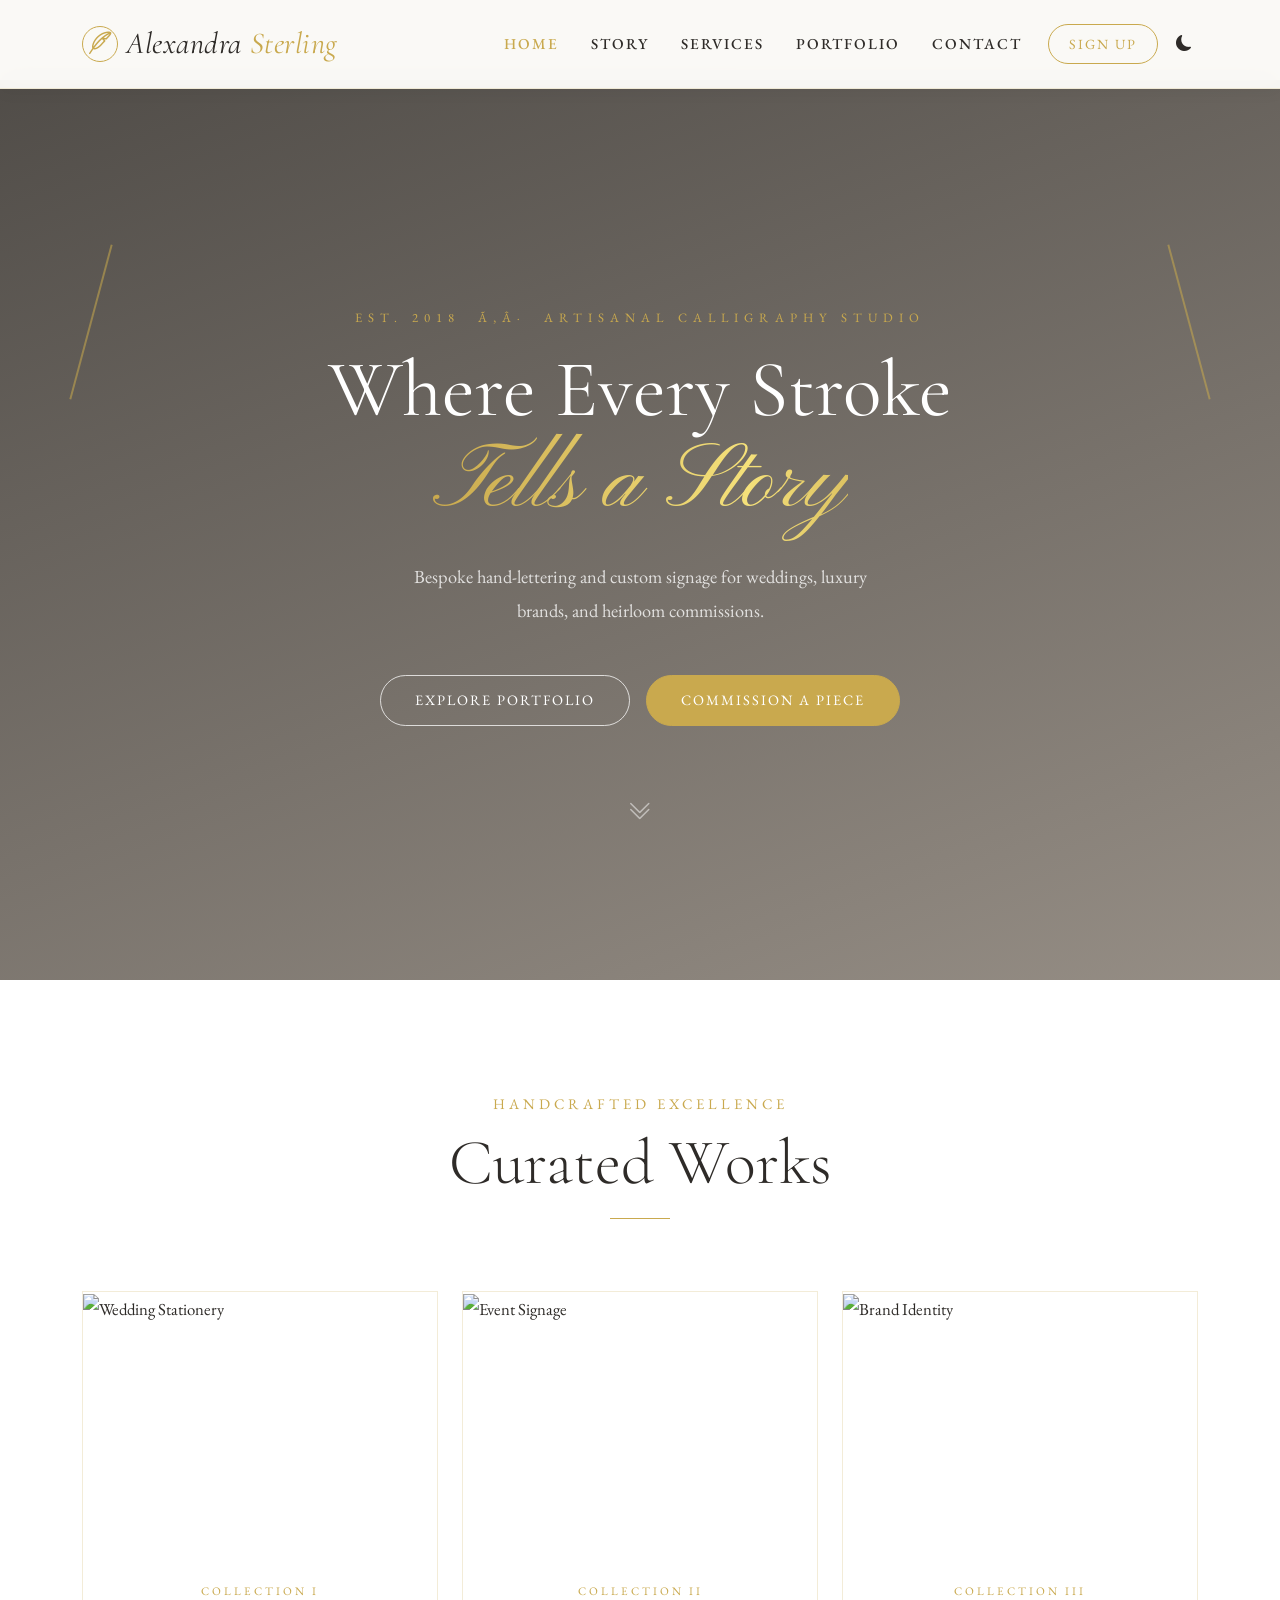
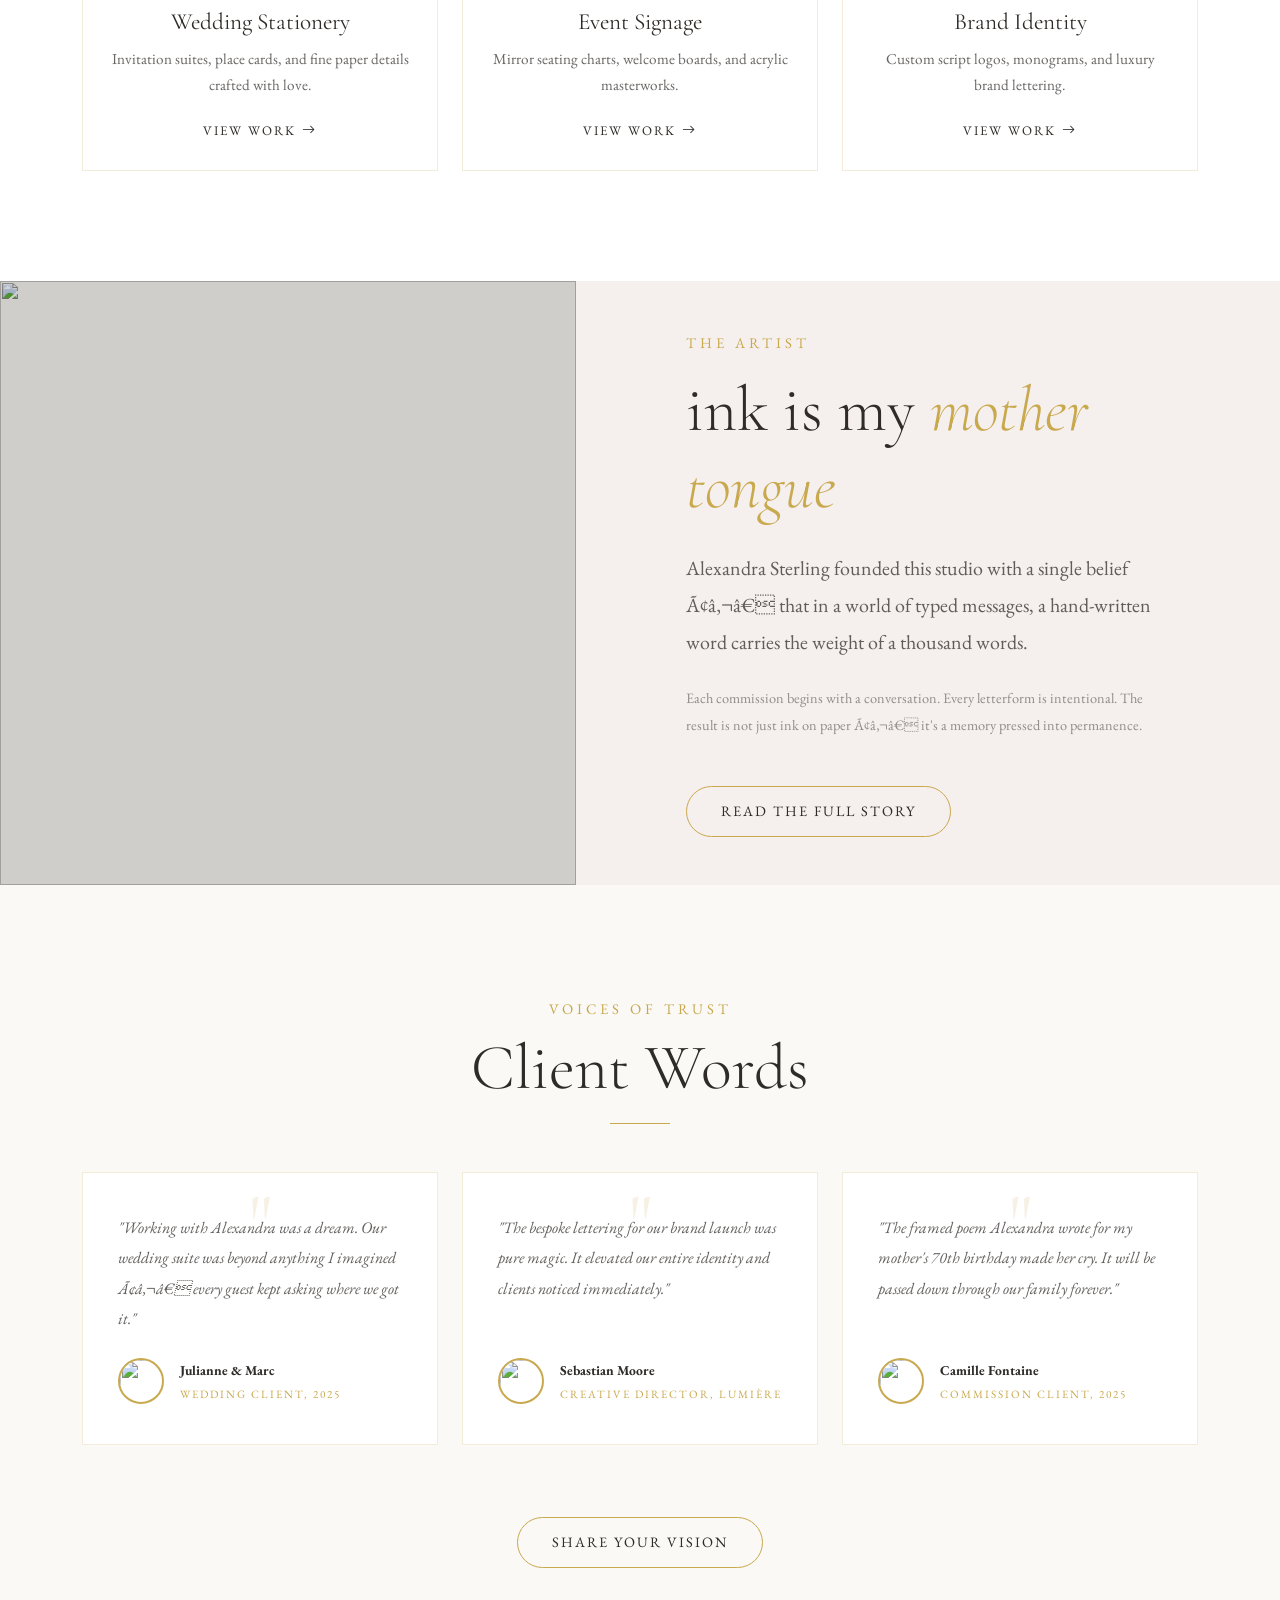
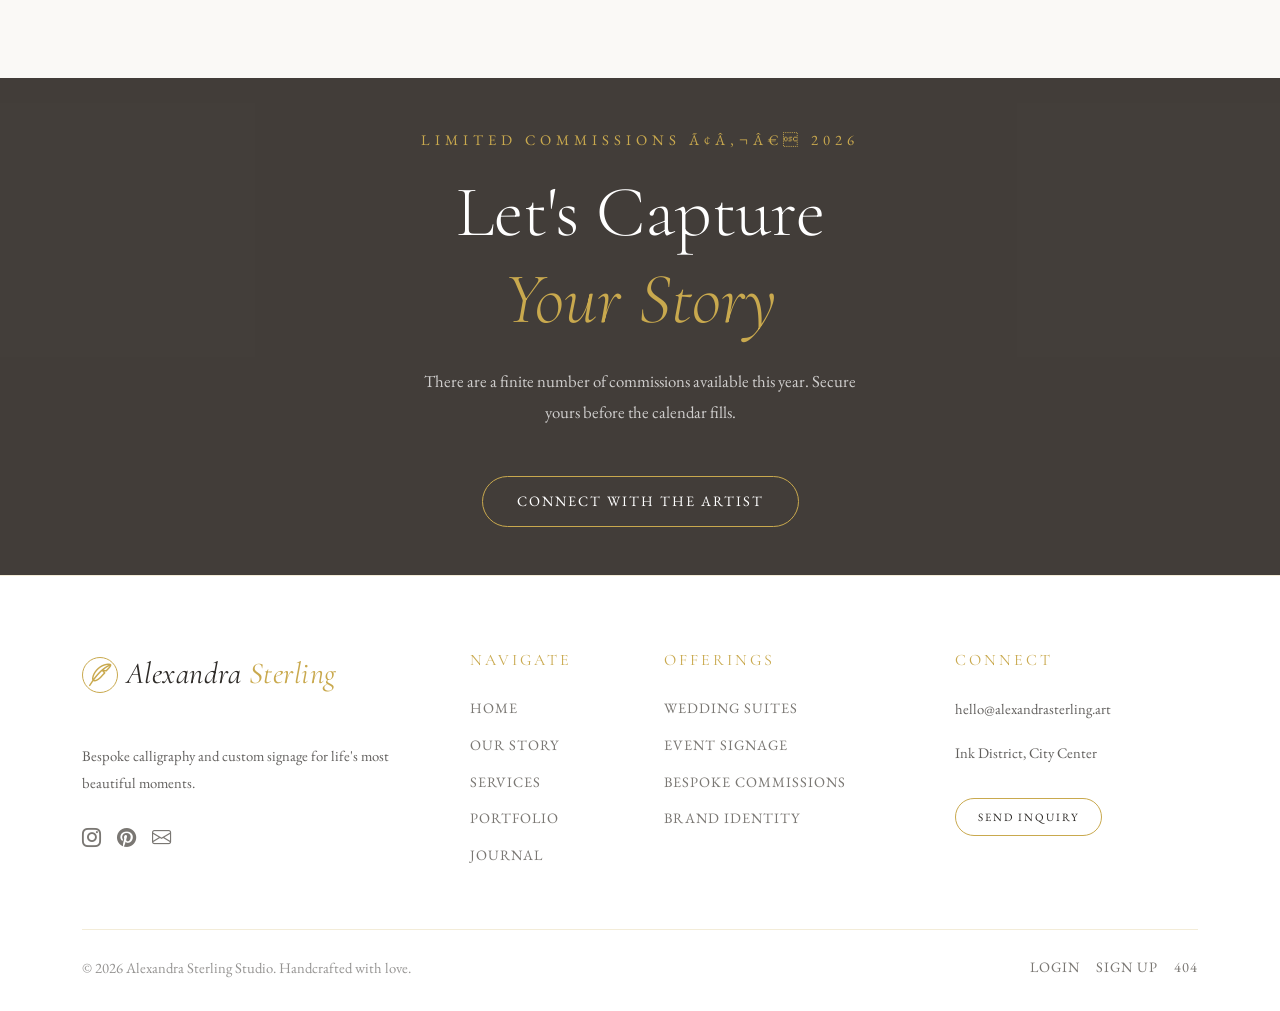
==== index.html @ 96666d08 "first-commit" ====
<!DOCTYPE html>
<html lang="en">

<head>
    <meta charset="UTF-8">
    <meta name="viewport" content="width=device-width, initial-scale=1.0">
    <link rel="icon" type="image/png" href="favicon.png">
    <title>Home | Alexandra Sterling Studio</title>
    <meta name="description"
        content="Artisanal calligraphy and bespoke signage for life's most beautiful celebrations.">

    <link href="https://cdn.jsdelivr.net/npm/bootstrap@5.3.0/dist/css/bootstrap.min.css" rel="stylesheet">
    <link rel="stylesheet" href="https://cdn.jsdelivr.net/npm/bootstrap-icons@1.11.1/font/bootstrap-icons.css">
    <link rel="stylesheet" href="assets/css/style.css">
</head>

<body>

    <!-- LOADER (no text, just spinner) -->
    <div id="loader">
        <div class="loader-spinner"></div>
    </div>

    <!-- HEADER -->
    <header>
        <div class="container d-flex justify-content-between align-items-center">
            <!-- Logo: icon + name (same across all pages) -->
            <a class="site-logo" href="index.html">
                <span class="logo-icon"><i class="bi bi-feather"></i></span>
                Alexandra <span class="logo-gold">Sterling</span>
            </a>

            <!-- Desktop Nav -->
            <nav class="d-none d-xl-flex align-items-center gap-1">
                <!-- Home with dropdown -->
                <div class="header-dropdown">
                    <a href="index.html" class="nav-link active">Home</a>
                    <div class="header-dropdown-menu">
                        <a href="index.html" class="active">Home Style 1</a>
                        <a href="index-2.html">Home Style 2</a>
                    </div>
                </div>
                <a href="about.html" class="nav-link">Story</a>
                <a href="services.html" class="nav-link">Services</a>
                <a href="portfolio.html" class="nav-link">Portfolio</a>
                <a href="contact.html" class="nav-link">Contact</a>

                <!-- Sign Up button BEFORE theme toggle -->

                <a href="register.html" class="btn-header-signup ms-2">Sign Up</a>


                <button id="theme-toggle" class="theme-toggle-btn ms-2"><i class="bi bi-moon-fill"></i></button>
            </nav>

            <!-- Mobile toggles -->
            <div class="d-flex d-xl-none align-items-center gap-2">


                <button id="theme-toggle-mobile" class="theme-toggle-btn"><i class="bi bi-moon-fill"></i></button>
                <button class="btn border-0 shadow-none p-1" type="button" data-bs-toggle="offcanvas"
                    data-bs-target="#mobileMenu">
                    <i class="bi bi-list fs-2"></i>
                </button>
            </div>
        </div>
    </header>

    <!-- Mobile Menu -->
    <div class="offcanvas offcanvas-end" tabindex="-1" id="mobileMenu">
        <div class="offcanvas-header p-4 border-bottom">
            <a class="site-logo" href="index.html">
                <span class="logo-icon"><i class="bi bi-feather"></i></span>
                Alexandra <span class="logo-gold">Sterling</span>
            </a>
            <button type="button" class="btn-close" data-bs-dismiss="offcanvas"></button>
        </div>
        <div class="offcanvas-body p-4">
            <ul class="list-unstyled d-flex flex-column gap-3">
                <li class="border-bottom pb-2">
                    <a href="index.html" class="nav-link fs-5 fw-bold active">Home</a>
                    <div class="ps-3 mt-2 d-flex flex-column gap-1">
                        <a href="index.html" class="nav-link small active" style="font-weight:600;">Home Style 1</a>
                        <a href="index-2.html" class="nav-link small">Home Style 2</a>
                    </div>
                </li>
                <li><a href="about.html" class="nav-link fs-5">Story</a></li>
                <li><a href="services.html" class="nav-link fs-5">Services</a></li>
                <li><a href="portfolio.html" class="nav-link fs-5">Portfolio</a></li>
                <li><a href="contact.html" class="nav-link fs-5">Contact</a></li>
                <li class="mt-3"><a href="register.html" class="btn-artisanal w-100 text-center">Sign Up</a></li>
                <li class="mt-2">
                    <button class="rtl-toggle-btn btn-artisanal w-100 text-center py-2"
                        style="font-size: 0.8rem; letter-spacing: 2px;">
                        <span style="font-weight:bold;">RTL MODE</span>
                    </button>
                </li>
            </ul>
        </div>
    </div>

    <!-- MAIN CONTENT -->
    <main>

        <!-- Ã¢â€¢ÂÃ¢â€¢ÂÃ¢â€¢ÂÃ¢â€¢ÂÃ¢â€¢ÂÃ¢â€¢ÂÃ¢â€¢ÂÃ¢â€¢ÂÃ¢â€¢ÂÃ¢â€¢ÂÃ¢â€¢ÂÃ¢â€¢ÂÃ¢â€¢ÂÃ¢â€¢ÂÃ¢â€¢ÂÃ¢â€¢ÂÃ¢â€¢ÂÃ¢â€¢ÂÃ¢â€¢ÂÃ¢â€¢ÂÃ¢â€¢ÂÃ¢â€¢ÂÃ¢â€¢ÂÃ¢â€¢ÂÃ¢â€¢ÂÃ¢â€¢ÂÃ¢â€¢ÂÃ¢â€¢ÂÃ¢â€¢ÂÃ¢â€¢ÂÃ¢â€¢ÂÃ¢â€¢ÂÃ¢â€¢ÂÃ¢â€¢ÂÃ¢â€¢ÂÃ¢â€¢ÂÃ¢â€¢ÂÃ¢â€¢ÂÃ¢â€¢Â
             HERO Ã¢â‚¬â€ Calligrapher at Work
        Ã¢â€¢ÂÃ¢â€¢ÂÃ¢â€¢ÂÃ¢â€¢ÂÃ¢â€¢ÂÃ¢â€¢ÂÃ¢â€¢ÂÃ¢â€¢ÂÃ¢â€¢ÂÃ¢â€¢ÂÃ¢â€¢ÂÃ¢â€¢ÂÃ¢â€¢ÂÃ¢â€¢ÂÃ¢â€¢ÂÃ¢â€¢ÂÃ¢â€¢ÂÃ¢â€¢ÂÃ¢â€¢ÂÃ¢â€¢ÂÃ¢â€¢ÂÃ¢â€¢ÂÃ¢â€¢ÂÃ¢â€¢ÂÃ¢â€¢ÂÃ¢â€¢ÂÃ¢â€¢ÂÃ¢â€¢ÂÃ¢â€¢ÂÃ¢â€¢ÂÃ¢â€¢ÂÃ¢â€¢ÂÃ¢â€¢ÂÃ¢â€¢ÂÃ¢â€¢ÂÃ¢â€¢ÂÃ¢â€¢ÂÃ¢â€¢ÂÃ¢â€¢ÂÃ¢â€¢Â -->
        <section class="d-flex align-items-center position-relative text-center overflow-hidden"
            style="min-height:100vh; padding-top:80px;
                   background: url('https://images.unsplash.com/photo-1579547621113-e4bb2a19bdd6?auto=format&fit=crop&q=85&w=1920') center 30%/cover no-repeat;">

            <!-- Warm dark overlay -->
            <div class="position-absolute top-0 start-0 w-100 h-100"
                style="background: linear-gradient(160deg, rgba(15,10,5,0.72) 0%, rgba(40,25,10,0.48) 100%);"></div>

            <!-- Decorative gold accent lines -->
            <div class="position-absolute d-none d-lg-block"
                style="width:2px; height:160px; background:var(--accent-gold); opacity:0.55; top:18%; left:7%; transform:rotate(15deg);">
            </div>
            <div class="position-absolute d-none d-lg-block"
                style="width:2px; height:160px; background:var(--accent-gold); opacity:0.55; top:18%; right:7%; transform:rotate(-15deg);">
            </div>

            <div class="container position-relative reveal py-5">
                <p class="hero-anim-1"
                    style="letter-spacing:6px; color:var(--accent-gold); font-size:0.8rem; text-transform:uppercase; font-family:'EB Garamond',serif;">
                    Est. 2018 &nbsp;Ã‚Â·&nbsp; Artisanal Calligraphy Studio
                </p>
                <h1 class="display-1 fw-normal text-white mb-4 hero-anim-2"
                    style="line-height:1.1; font-family:'Cormorant Garamond',serif;">
                    Where Every Stroke<br>
                    <span class="script-font" style="font-size:1.15em;">Tells a Story</span>
                </h1>
                <p class="lead col-lg-5 mx-auto mb-5 hero-anim-3"
                    style="color:rgba(255,255,255,0.78); font-family:'EB Garamond',serif; font-weight:400; font-size:1.15rem;">
                    Bespoke hand-lettering and custom signage for weddings, luxury brands, and heirloom commissions.
                </p>
                <div class="d-flex justify-content-center gap-3 flex-wrap hero-anim-4">
                    <a href="portfolio.html" class="btn-artisanal"
                        style="border-color:rgba(255,255,255,0.75); color:white;">Explore Portfolio</a>
                    <a href="contact.html" class="btn-artisanal"
                        style="background:var(--accent-gold); color:white; border-color:var(--accent-gold);">Commission
                        a Piece</a>
                </div>
                <!-- Clickable scroll arrow -->
                <div class="mt-5 pt-3 d-none d-md-block hero-anim-5">
                    <button id="heroScrollBtn" aria-label="Scroll to next section"
                        style="background:none;border:none;cursor:pointer;padding:0;">
                        <i class="bi bi-chevron-double-down text-white opacity-50 fs-4 scroll-bounce"></i>
                    </button>
                </div>
            </div>
        </section>

        <!-- Ã¢â€¢ÂÃ¢â€¢ÂÃ¢â€¢ÂÃ¢â€¢ÂÃ¢â€¢ÂÃ¢â€¢ÂÃ¢â€¢ÂÃ¢â€¢ÂÃ¢â€¢ÂÃ¢â€¢ÂÃ¢â€¢ÂÃ¢â€¢ÂÃ¢â€¢ÂÃ¢â€¢ÂÃ¢â€¢ÂÃ¢â€¢ÂÃ¢â€¢ÂÃ¢â€¢ÂÃ¢â€¢ÂÃ¢â€¢ÂÃ¢â€¢ÂÃ¢â€¢ÂÃ¢â€¢ÂÃ¢â€¢ÂÃ¢â€¢ÂÃ¢â€¢ÂÃ¢â€¢ÂÃ¢â€¢ÂÃ¢â€¢ÂÃ¢â€¢ÂÃ¢â€¢ÂÃ¢â€¢ÂÃ¢â€¢ÂÃ¢â€¢ÂÃ¢â€¢ÂÃ¢â€¢ÂÃ¢â€¢ÂÃ¢â€¢ÂÃ¢â€¢Â
             CURATED WORKS Ã¢â‚¬â€ 3 Feature Cards
        Ã¢â€¢ÂÃ¢â€¢ÂÃ¢â€¢ÂÃ¢â€¢ÂÃ¢â€¢ÂÃ¢â€¢ÂÃ¢â€¢ÂÃ¢â€¢ÂÃ¢â€¢ÂÃ¢â€¢ÂÃ¢â€¢ÂÃ¢â€¢ÂÃ¢â€¢ÂÃ¢â€¢ÂÃ¢â€¢ÂÃ¢â€¢ÂÃ¢â€¢ÂÃ¢â€¢ÂÃ¢â€¢ÂÃ¢â€¢ÂÃ¢â€¢ÂÃ¢â€¢ÂÃ¢â€¢ÂÃ¢â€¢ÂÃ¢â€¢ÂÃ¢â€¢ÂÃ¢â€¢ÂÃ¢â€¢ÂÃ¢â€¢ÂÃ¢â€¢ÂÃ¢â€¢ÂÃ¢â€¢ÂÃ¢â€¢ÂÃ¢â€¢ÂÃ¢â€¢ÂÃ¢â€¢ÂÃ¢â€¢ÂÃ¢â€¢ÂÃ¢â€¢ÂÃ¢â€¢Â -->
        <!-- Ã¢â€¢ÂÃ¢â€¢ÂÃ¢â€¢Â CURATED WORKS Ã¢â€¢ÂÃ¢â€¢ÂÃ¢â€¢Â -->
        <section class="section-padding bg-white" id="curated-works">
            <div class="container">
                <div class="text-center mb-5 reveal">
                    <p class="small text-uppercase mb-2" style="letter-spacing:4px; color:var(--accent-gold);">
                        Handcrafted Excellence</p>
                    <h2 class="display-3">Curated Works</h2>
                    <div class="mx-auto mt-3" style="width:60px; height:1px; background:var(--accent-gold);"></div>
                </div>

                <!-- Row: all cards same height, centered -->
                <div class="row g-4 mt-2 justify-content-center">

                    <!-- Card 1 -->
                    <div class="col-sm-10 col-md-4 d-flex reveal reveal-delay-1">
                        <div class="work-card">
                            <div class="work-card__img">
                                <img src="https://images.unsplash.com/photo-1519741497674-611481863552?auto=format&fit=crop&q=80&w=700"
                                    alt="Wedding Stationery">
                                <div class="work-card__overlay"><span>Collection I</span></div>
                            </div>
                            <div class="work-card__body">
                                <p class="work-card__label">Collection I</p>
                                <h3 class="work-card__title">Wedding Stationery</h3>
                                <p class="work-card__desc">Invitation suites, place cards, and fine paper details
                                    crafted with love.</p>
                                <a href="portfolio.html" class="work-card__link">View Work <i
                                        class="bi bi-arrow-right"></i></a>
                            </div>
                        </div>
                    </div>

                    <!-- Card 2 Ã¢â‚¬â€ no offset, same as others -->
                    <div class="col-sm-10 col-md-4 d-flex reveal reveal-delay-2">
                        <div class="work-card">
                            <div class="work-card__img">
                                <img src="https://images.unsplash.com/photo-1464366400600-7168b8af9bc3?auto=format&fit=crop&q=80&w=700"
                                    alt="Event Signage">
                                <div class="work-card__overlay"><span>Collection II</span></div>
                            </div>
                            <div class="work-card__body">
                                <p class="work-card__label">Collection II</p>
                                <h3 class="work-card__title">Event Signage</h3>
                                <p class="work-card__desc">Mirror seating charts, welcome boards, and acrylic
                                    masterworks.</p>
                                <a href="portfolio.html" class="work-card__link">View Work <i
                                        class="bi bi-arrow-right"></i></a>
                            </div>
                        </div>
                    </div>

                    <!-- Card 3 -->
                    <div class="col-sm-10 col-md-4 d-flex reveal reveal-delay-3">
                        <div class="work-card">
                            <div class="work-card__img">
                                <img src="https://images.unsplash.com/photo-1586281380349-632531db7ed4?auto=format&fit=crop&q=80&w=700"
                                    alt="Brand Identity">
                                <div class="work-card__overlay"><span>Collection III</span></div>
                            </div>
                            <div class="work-card__body">
                                <p class="work-card__label">Collection III</p>
                                <h3 class="work-card__title">Brand Identity</h3>
                                <p class="work-card__desc">Custom script logos, monograms, and luxury brand lettering.
                                </p>
                                <a href="portfolio.html" class="work-card__link">View Work <i
                                        class="bi bi-arrow-right"></i></a>
                            </div>
                        </div>
                    </div>

                </div>
            </div>
        </section>

        <!-- Ã¢â€¢ÂÃ¢â€¢ÂÃ¢â€¢ÂÃ¢â€¢ÂÃ¢â€¢ÂÃ¢â€¢ÂÃ¢â€¢ÂÃ¢â€¢ÂÃ¢â€¢ÂÃ¢â€¢ÂÃ¢â€¢ÂÃ¢â€¢ÂÃ¢â€¢ÂÃ¢â€¢ÂÃ¢â€¢ÂÃ¢â€¢ÂÃ¢â€¢ÂÃ¢â€¢ÂÃ¢â€¢ÂÃ¢â€¢ÂÃ¢â€¢ÂÃ¢â€¢ÂÃ¢â€¢ÂÃ¢â€¢ÂÃ¢â€¢ÂÃ¢â€¢ÂÃ¢â€¢ÂÃ¢â€¢ÂÃ¢â€¢ÂÃ¢â€¢ÂÃ¢â€¢ÂÃ¢â€¢ÂÃ¢â€¢ÂÃ¢â€¢ÂÃ¢â€¢ÂÃ¢â€¢ÂÃ¢â€¢ÂÃ¢â€¢ÂÃ¢â€¢Â
             NEW SECTION 1 Ã¢â‚¬â€ Artist Statement Banner
             (Full-bleed image with side-by-side layout)
        Ã¢â€¢ÂÃ¢â€¢ÂÃ¢â€¢ÂÃ¢â€¢ÂÃ¢â€¢ÂÃ¢â€¢ÂÃ¢â€¢ÂÃ¢â€¢ÂÃ¢â€¢ÂÃ¢â€¢ÂÃ¢â€¢ÂÃ¢â€¢ÂÃ¢â€¢ÂÃ¢â€¢ÂÃ¢â€¢ÂÃ¢â€¢ÂÃ¢â€¢ÂÃ¢â€¢ÂÃ¢â€¢ÂÃ¢â€¢ÂÃ¢â€¢ÂÃ¢â€¢ÂÃ¢â€¢ÂÃ¢â€¢ÂÃ¢â€¢ÂÃ¢â€¢ÂÃ¢â€¢ÂÃ¢â€¢ÂÃ¢â€¢ÂÃ¢â€¢ÂÃ¢â€¢ÂÃ¢â€¢ÂÃ¢â€¢ÂÃ¢â€¢ÂÃ¢â€¢ÂÃ¢â€¢ÂÃ¢â€¢ÂÃ¢â€¢ÂÃ¢â€¢ÂÃ¢â€¢Â -->
        <section class="reveal" style="min-height:560px; display:flex;">
            <!-- Left: Image -->
            <div class="d-none d-lg-block" style="flex:0 0 45%; overflow:hidden; position:relative;">
                <img src="https://images.unsplash.com/photo-1455390582262-044cdead277a?auto=format&fit=crop&q=85&w=900"
                    style="width:100%; height:100%; object-fit:cover; transition:transform 8s ease;" id="parallaxImg">
                <div style="position:absolute;inset:0;background:rgba(20,12,5,0.18);"></div>
            </div>
            <!-- Right: Text -->
            <div style="flex:1; background:var(--base-blush); display:flex; align-items:center;">
                <div class="p-5 p-lg-5" style="max-width:580px; margin:0 auto;">
                    <p class="small text-uppercase mb-3" style="letter-spacing:4px; color:var(--accent-gold);">The
                        Artist</p>
                    <h2 class="display-3 mb-4">ink is my <span
                            style="font-style:italic; color:var(--accent-gold);">mother tongue</span></h2>
                    <p class="lead opacity-75 mb-4" style="font-weight:300;">
                        Alexandra Sterling founded this studio with a single belief Ã¢â‚¬â€ that in a world of typed
                        messages, a hand-written word carries the weight of a thousand words.
                    </p>
                    <p class="opacity-50 mb-5" style="font-size:0.9rem;">
                        Each commission begins with a conversation. Every letterform is intentional. The result is not
                        just ink on paper Ã¢â‚¬â€ it's a memory pressed into permanence.
                    </p>
                    <a href="about.html" class="btn-artisanal">Read the Full Story</a>
                </div>
            </div>
        </section>

        <!-- Ã¢â€¢ÂÃ¢â€¢ÂÃ¢â€¢ÂÃ¢â€¢ÂÃ¢â€¢ÂÃ¢â€¢ÂÃ¢â€¢ÂÃ¢â€¢ÂÃ¢â€¢ÂÃ¢â€¢ÂÃ¢â€¢ÂÃ¢â€¢ÂÃ¢â€¢ÂÃ¢â€¢ÂÃ¢â€¢ÂÃ¢â€¢ÂÃ¢â€¢ÂÃ¢â€¢ÂÃ¢â€¢ÂÃ¢â€¢ÂÃ¢â€¢ÂÃ¢â€¢ÂÃ¢â€¢ÂÃ¢â€¢ÂÃ¢â€¢ÂÃ¢â€¢ÂÃ¢â€¢ÂÃ¢â€¢ÂÃ¢â€¢ÂÃ¢â€¢ÂÃ¢â€¢ÂÃ¢â€¢ÂÃ¢â€¢ÂÃ¢â€¢ÂÃ¢â€¢ÂÃ¢â€¢ÂÃ¢â€¢ÂÃ¢â€¢ÂÃ¢â€¢Â
             THE PROCESS Ã¢â‚¬â€ 3-step timeline
        Ã¢â€¢ÂÃ¢â€¢ÂÃ¢â€¢ÂÃ¢â€¢ÂÃ¢â€¢ÂÃ¢â€¢ÂÃ¢â€¢ÂÃ¢â€¢ÂÃ¢â€¢ÂÃ¢â€¢ÂÃ¢â€¢ÂÃ¢â€¢ÂÃ¢â€¢ÂÃ¢â€¢ÂÃ¢â€¢ÂÃ¢â€¢ÂÃ¢â€¢ÂÃ¢â€¢ÂÃ¢â€¢ÂÃ¢â€¢ÂÃ¢â€¢ÂÃ¢â€¢ÂÃ¢â€¢ÂÃ¢â€¢ÂÃ¢â€¢ÂÃ¢â€¢ÂÃ¢â€¢ÂÃ¢â€¢ÂÃ¢â€¢ÂÃ¢â€¢ÂÃ¢â€¢ÂÃ¢â€¢ÂÃ¢â€¢ÂÃ¢â€¢ÂÃ¢â€¢ÂÃ¢â€¢ÂÃ¢â€¢ÂÃ¢â€¢ÂÃ¢â€¢ÂÃ¢â€¢Â�                    <div class="col-12 col-xl-4 d-flex reveal mb-4">
                        <div class="card-artisanal w-100 h-100 d-flex flex-column text-center text-xl-start position-relative" style="padding:40px 35px;">
                            <span style="font-family:'Cormorant Garamond',serif; font-size:5rem; color:var(--accent-gold); line-height:1; opacity:0.15; position:absolute; top:10px; left:50%; transform:translateX(-50%);">"</span>
                            <p class="mb-4 fst-italic opacity-75" style="font-size:1rem; line-height:1.9; position:relative; z-index:1;">
                                "Working with Alexandra was a dream. Our wedding suite was beyond anything I imagined — every guest kept asking where we got it."
                            </p>
                            <div class="d-flex flex-column flex-xl-row align-items-center gap-3 mt-auto">
                                <img src="https://images.unsplash.com/photo-1494790108377-be9c29b29330?auto=format&fit=crop&q=80&w=80"
                                    class="rounded-circle" style="width:46px; height:46px; object-fit:cover; border:2px solid var(--accent-gold);">
                                <div class="text-xl-start">
                                    <p class="mb-0 fw-bold" style="font-size:0.85rem;">Julianne & Marc</p>
                                    <p class="mb-0 small" style="color:var(--accent-gold); letter-spacing:2px; font-size:0.7rem; text-transform:uppercase;">Wedding Client, 2025</p>
                                </div>
                            </div>
                        </div>
                    </div>Ã¢â€¢ÂÃ¢â€¢ÂÃ¢â€¢ÂÃ¢â€¢ÂÃ¢â€¢ÂÃ¢â€¢ÂÃ¢â€¢ÂÃ¢â€¢ÂÃ¢â€¢ÂÃ¢â€¢ÂÃ¢â€¢ÂÃ¢â€¢ÂÃ¢â€¢ÂÃ¢â€¢ÂÃ¢â€¢ÂÃ¢â€¢ÂÃ¢â€¢ÂÃ¢â€¢ÂÃ¢â€¢ÂÃ¢â€¢ÂÃ¢â€¢ÂÃ¢â€¢ÂÃ¢â€¢ÂÃ¢â€¢ÂÃ¢â€¢ÂÃ¢â€¢ÂÃ¢â€¢ÂÃ¢â€¢ÂÃ¢â€¢ÂÃ¢â€¢Â
             NEW SECTION 2 Ã¢â‚¬â€ Client Testimonials
        Ã¢â€¢ÂÃ¢â€¢ÂÃ¢â€¢ÂÃ¢â€¢ÂÃ¢â€¢ÂÃ¢â€¢ÂÃ¢â€¢ÂÃ¢â€¢ÂÃ¢â€¢ÂÃ¢â€¢ÂÃ¢â€¢ÂÃ¢â€¢ÂÃ¢â€¢ÂÃ¢â€¢ÂÃ¢â€¢ÂÃ¢â€¢ÂÃ¢â€¢ÂÃ¢â€¢ÂÃ¢â€¢ÂÃ¢â€¢ÂÃ¢â€¢ÂÃ¢â€¢ÂÃ¢â€¢ÂÃ¢â€¢ÂÃ¢â€¢ÂÃ¢â€¢ÂÃ¢â€¢ÂÃ¢â€¢ÂÃ¢â€¢ÂÃ¢â€¢ÂÃ¢â€¢ÂÃ¢â€¢ÂÃ¢â€¢ÂÃ¢â€¢ÂÃ¢â€¢ÂÃ¢â€¢ÂÃ¢â€¢ÂÃ¢â€¢ÂÃ¢â€¢ÂÃ¢â€¢Â -->
        <section class="section-padding reveal" style="background:var(--base-cream);">
            <div class="container">
                <div class="text-center mb-5">
                    <p class="small text-uppercase mb-2" style="letter-spacing:4px; color:var(--accent-gold);">Voices of
                        Trust</p>
                    <h2 class="display-3">Client Words</h2>
                    <div class="mx-auto mt-3" style="width:60px; height:1px; background:var(--accent-gold);"></div>
                </div>

                <div class="row g-4 align-items-stretch">
                    <!-- Testimonial 1 -->
                    <div class="col-12 col-xl-4 d-flex reveal mb-4">
                        <div class="card-artisanal w-100 h-100 d-flex flex-column text-center text-xl-start position-relative"
                            style="padding:40px 35px;">
                            <span
                                style="font-family:'Cormorant Garamond',serif; font-size:5rem; color:var(--accent-gold); line-height:1; opacity:0.15; position:absolute; top:10px; left:50%; transform:translateX(-50%);">"</span>
                            <p class="mb-4 fst-italic opacity-75"
                                style="font-size:1rem; line-height:1.9; position:relative; z-index:1;">
                                "Working with Alexandra was a dream. Our wedding suite was beyond anything I imagined
                                Ã¢â‚¬â€ every guest kept asking where we got it."
                            </p>
                            <div class="d-flex flex-column flex-xl-row align-items-center gap-3 mt-auto">
                                <img src="https://images.unsplash.com/photo-1494790108377-be9c29b29330?auto=format&fit=crop&q=80&w=80"
                                    class="rounded-circle"
                                    style="width:46px; height:46px; object-fit:cover; border:2px solid var(--accent-gold);">
                                <div class="text-xl-start">
                                    <p class="mb-0 fw-bold" style="font-size:0.85rem;">Julianne & Marc</p>
                                    <p class="mb-0 small"
                                        style="color:var(--accent-gold); letter-spacing:2px; font-size:0.7rem; text-transform:uppercase;">
                                        Wedding Client, 2025</p>
                                </div>
                            </div>
                        </div>
                    </div>
                    <!-- Testimonial 2 Ã¢â‚¬â€ same style as cards 1 & 3 -->
                    <div class="col-12 col-xl-4 d-flex reveal mb-4">
                        <div class="card-artisanal w-100 h-100 d-flex flex-column text-center text-xl-start position-relative"
                            style="padding:40px 35px;">
                            <span
                                style="font-family:'Cormorant Garamond',serif; font-size:5rem; color:var(--accent-gold); line-height:1; opacity:0.15; position:absolute; top:10px; left:50%; transform:translateX(-50%);">"</span>
                            <p class="mb-4 fst-italic opacity-75"
                                style="font-size:1rem; line-height:1.9; position:relative; z-index:1;">
                                "The bespoke lettering for our brand launch was pure magic. It elevated our entire
                                identity and clients noticed immediately."
                            </p>
                            <div class="d-flex flex-column flex-xl-row align-items-center gap-3 mt-auto">
                                <img src="https://images.unsplash.com/photo-1507003211169-0a1dd7228f2d?auto=format&fit=crop&q=80&w=80"
                                    class="rounded-circle"
                                    style="width:46px; height:46px; object-fit:cover; border:2px solid var(--accent-gold);">
                                <div class="text-xl-start">
                                    <p class="mb-0 fw-bold" style="font-size:0.85rem;">Sebastian Moore</p>
                                    <p class="mb-0 small"
                                        style="color:var(--accent-gold); letter-spacing:2px; font-size:0.7rem; text-transform:uppercase;">
                                        Creative Director, Lumière</p>
                                </div>
                            </div>
                        </div>
                    </div>
                    <!-- Testimonial 3 -->
                    <div class="col-12 col-xl-4 d-flex reveal mb-4">
                        <div class="card-artisanal w-100 h-100 d-flex flex-column text-center text-xl-start position-relative"
                            style="padding:40px 35px;">
                            <span
                                style="font-family:'Cormorant Garamond',serif; font-size:5rem; color:var(--accent-gold); line-height:1; opacity:0.15; position:absolute; top:10px; left:50%; transform:translateX(-50%);">"</span>
                            <p class="mb-4 fst-italic opacity-75"
                                style="font-size:1rem; line-height:1.9; position:relative; z-index:1;">
                                "The framed poem Alexandra wrote for my mother's 70th birthday made her cry. It will be
                                passed down through our family forever."
                            </p>
                            <div class="d-flex flex-column flex-xl-row align-items-center gap-3 mt-auto">
                                <img src="https://images.unsplash.com/photo-1438761681033-6461ffad8d80?auto=format&fit=crop&q=80&w=80"
                                    class="rounded-circle"
                                    style="width:46px; height:46px; object-fit:cover; border:2px solid var(--accent-gold);">
                                <div class="text-xl-start">
                                    <p class="mb-0 fw-bold" style="font-size:0.85rem;">Camille Fontaine</p>
                                    <p class="mb-0 small"
                                        style="color:var(--accent-gold); letter-spacing:2px; font-size:0.7rem; text-transform:uppercase;">
                                        Commission Client, 2025</p>
                                </div>
                            </div>
                        </div>
                    </div>
                </div>

                <div class="text-center mt-5">
                    <a href="contact.html" class="btn-artisanal">Share Your Vision</a>
                </div>
            </div>
        </section>

        <!-- Ã¢â€¢ÂÃ¢â€¢ÂÃ¢â€¢ÂÃ¢â€¢ÂÃ¢â€¢ÂÃ¢â€¢ÂÃ¢â€¢ÂÃ¢â€¢ÂÃ¢â€¢ÂÃ¢â€¢ÂÃ¢â€¢ÂÃ¢â€¢ÂÃ¢â€¢ÂÃ¢â€¢ÂÃ¢â€¢ÂÃ¢â€¢ÂÃ¢â€¢ÂÃ¢â€¢ÂÃ¢â€¢ÂÃ¢â€¢ÂÃ¢â€¢ÂÃ¢â€¢ÂÃ¢â€¢ÂÃ¢â€¢ÂÃ¢â€¢ÂÃ¢â€¢ÂÃ¢â€¢ÂÃ¢â€¢ÂÃ¢â€¢ÂÃ¢â€¢ÂÃ¢â€¢ÂÃ¢â€¢ÂÃ¢â€¢ÂÃ¢â€¢ÂÃ¢â€¢ÂÃ¢â€¢ÂÃ¢â€¢ÂÃ¢â€¢ÂÃ¢â€¢Â
             FINAL CTA Ã¢â‚¬â€ Full-bleed dark banner
        Ã¢â€¢ÂÃ¢â€¢ÂÃ¢â€¢ÂÃ¢â€¢ÂÃ¢â€¢ÂÃ¢â€¢ÂÃ¢â€¢ÂÃ¢â€¢ÂÃ¢â€¢ÂÃ¢â€¢ÂÃ¢â€¢ÂÃ¢â€¢ÂÃ¢â€¢ÂÃ¢â€¢ÂÃ¢â€¢ÂÃ¢â€¢ÂÃ¢â€¢ÂÃ¢â€¢ÂÃ¢â€¢ÂÃ¢â€¢ÂÃ¢â€¢ÂÃ¢â€¢ÂÃ¢â€¢ÂÃ¢â€¢ÂÃ¢â€¢ÂÃ¢â€¢ÂÃ¢â€¢ÂÃ¢â€¢ÂÃ¢â€¢ÂÃ¢â€¢ÂÃ¢â€¢ÂÃ¢â€¢ÂÃ¢â€¢ÂÃ¢â€¢ÂÃ¢â€¢ÂÃ¢â€¢ÂÃ¢â€¢ÂÃ¢â€¢ÂÃ¢â€¢ÂÃ¢â€¢Â -->
        <section class="position-relative text-center reveal overflow-hidden"
            style="min-height:420px; display:flex; align-items:center;
                   background:url('https://images.unsplash.com/photo-1511795409834-ef04bbd61622?auto=format&fit=crop&q=80&w=1920') center/cover no-repeat;">
            <div class="position-absolute top-0 start-0 w-100 h-100" style="background:rgba(15,10,5,0.78);"></div>
            <div class="container position-relative py-5">
                <p class="small text-uppercase mb-3" style="letter-spacing:5px; color:var(--accent-gold);">Limited
                    Commissions Ã¢â‚¬â€ 2026</p>
                <h2 class="display-2 text-white mb-4">Let's Capture<br><span
                        style="font-style:italic; color:var(--accent-gold);">Your Story</span></h2>
                <p class="text-white opacity-75 col-lg-5 mx-auto mb-5">There are a finite number of commissions
                    available this year. Secure yours before the calendar fills.</p>
                <a href="contact.html" class="btn-artisanal" style="border-color:var(--accent-gold); color:white;">
                    Connect with the Artist
                </a>
            </div>
        </section>

    </main>

    <!-- FOOTER (4-column) -->
    <footer class="site-footer">
        <div class="container">
            <div class="row g-5">
                <!-- Col 1: Logo + about -->
                <div class="col-lg-4 footer-logo-col">
                    <a class="site-logo mb-4 d-inline-block" href="index.html">
                        <span class="logo-icon"><i class="bi bi-feather"></i></span>
                        Alexandra <span class="logo-gold">Sterling</span>
                    </a>
                    <p class="small opacity-75 mt-3">Bespoke calligraphy and custom signage for life's most beautiful
                        moments.</p>
                    <div class="d-flex gap-3 mt-4">
                        <a href="#" class="footer-social"><i class="bi bi-instagram"></i></a>
                        <a href="#" class="footer-social"><i class="bi bi-pinterest"></i></a>
                        <a href="#" class="footer-social"><i class="bi bi-envelope"></i></a>
                    </div>
                </div>
                <!-- Col 2: Navigation -->
                <div class="col-sm-4 col-lg-2">
                    <p class="footer-heading">Navigate</p>
                    <a href="index.html" class="footer-link">Home</a>
                    <a href="about.html" class="footer-link">Our Story</a>
                    <a href="services.html" class="footer-link">Services</a>
                    <a href="portfolio.html" class="footer-link">Portfolio</a>
                    <a href="blog.html" class="footer-link">Journal</a>
                </div>
                <!-- Col 3: Services -->
                <div class="col-sm-4 col-lg-3">
                    <p class="footer-heading">Offerings</p>
                    <a href="services.html" class="footer-link">Wedding Suites</a>
                    <a href="services.html" class="footer-link">Event Signage</a>
                    <a href="services.html" class="footer-link">Bespoke Commissions</a>
                    <a href="services.html" class="footer-link">Brand Identity</a>
                </div>
                <!-- Col 4: Contact -->
                <div class="col-sm-4 col-lg-3">
                    <p class="footer-heading">Connect</p>
                    <p class="small opacity-75">hello@alexandrasterling.art</p>
                    <p class="small opacity-75">Ink District, City Center</p>
                    <a href="contact.html" class="btn-artisanal mt-3" style="padding: 8px 22px; font-size: 0.7rem;">Send
                        Inquiry</a>
                </div>
            </div>
            <div class="footer-bottom d-flex flex-wrap justify-content-between align-items-center gap-3">
                <p class="small opacity-50 mb-0">&copy; 2026 Alexandra Sterling Studio. Handcrafted with love.</p>
                <div class="d-flex gap-3">
                    <a href="login.html" class="footer-link mb-0">Login</a>
                    <a href="register.html" class="footer-link mb-0">Sign Up</a>
                    <a href="404.html" class="footer-link mb-0">404</a>
                </div>
            </div>
        </div>
    </footer>

    <!-- Back to top -->
    <div class="back-to-top" id="backToTop"><i class="bi bi-arrow-up"></i></div>

    <script src="https://cdn.jsdelivr.net/npm/bootstrap@5.3.0/dist/js/bootstrap.bundle.min.js"></script>
    <script src="assets/js/main.js"></script>
    <script>
        // Hero scroll button Ã¢â‚¬â€ smooth scroll to Curated Works
        document.getElementById('heroScrollBtn').addEventListener('click', function () {
            const target = document.getElementById('curated-works');
            if (target) target.scrollIntoView({ behavior: 'smooth' });
        });
    </script>
</body>

</html>
---- assets/css/style.css ----
/* 
    Alexandra Sterling Studio — Calligraphy Design System
    Fonts: Pinyon Script (decorative) | Cormorant Garamond (headings) | EB Garamond (body)
*/

/* ── FONTS ─────────────────────────────────────────── */
@import url('https://fonts.googleapis.com/css2?family=Pinyon+Script&family=Cormorant+Garamond:ital,wght@0,300;0,400;0,600;1,300;1,400;1,600&family=EB+Garamond:ital,wght@0,400;0,500;1,400&display=swap');

/* ── DESIGN TOKENS ─────────────────────────────────── */
:root {
    --base-cream: #FAF9F6;
    --base-blush: #F5EFED;
    --accent-gold: #C9A94E;
    --text-charcoal: #2E2B28;
    --text-muted: #7A7773;
    --border-soft: rgba(201, 169, 78, 0.22);
    --bg-body: var(--base-cream);
    --bg-card: #FFFFFF;
    --bg-alt: var(--base-blush);
    --text-main: var(--text-charcoal);
    --primary-color: var(--text-charcoal);
    --header-bg: rgba(250, 249, 246, 0.97);
    --header-border: rgba(201, 169, 78, 0.18);
    --shadow-card: 0 6px 32px rgba(0, 0, 0, 0.05);
    /* Dynamic Backgrounds */
    --philosophy-bg: url('../img/philosophy-light.png');
}



/* ── DARK MODE TOKENS ──────────────────────────────── */
[data-theme="dark"] {
    --bg-body: #18161A;
    --bg-card: #231F27;
    --bg-alt: #1E1B22;
    --text-main: #EDE9E0;
    --primary-color: #EDE9E0;
    --text-muted: #9A9490;
    --border-soft: rgba(201, 169, 78, 0.30);
    --header-bg: rgba(24, 22, 26, 0.97);
    --header-border: rgba(201, 169, 78, 0.20);
    --shadow-card: 0 6px 32px rgba(0, 0, 0, 0.3);
    /* Dynamic Backgrounds - Kept same as light for consistency */
}



/* ── DARK MODE: Override hardcoded backgrounds ─────── */
[data-theme="dark"] .bg-white,
[data-theme="dark"] section.bg-white,
[data-theme="dark"] footer.bg-white {
    background-color: var(--bg-card) !important;
}

[data-theme="dark"] .bg-blush,
[data-theme="dark"] section[style*="base-blush"],
[data-theme="dark"] .bg-blush {
    background-color: var(--bg-alt) !important;
}

/* Force section backgrounds dark */
[data-theme="dark"] section.bg-white,
[data-theme="dark"] .bg-glass-white,
[data-theme="dark"] .bg-light {
    background-color: var(--bg-body) !important;
    color: var(--text-main);
}

[data-theme="dark"] section.section-padding:not(.bg-white) {
    background-color: var(--bg-body) !important;
}

/* Cards dark */
[data-theme="dark"] .card-artisanal {
    background: var(--bg-card) !important;
}

[data-theme="dark"] .card-artisanal h3,
[data-theme="dark"] .card-artisanal p {
    color: var(--text-main);
}

/* Offcanvas dark */
[data-theme="dark"] .offcanvas {
    background: var(--bg-card) !important;
}

[data-theme="dark"] .offcanvas-header {
    border-color: var(--border-soft) !important;
}

/* Footer dark */
[data-theme="dark"] footer.site-footer {
    background: #110F13 !important;
}

[data-theme="dark"] .footer-link {
    color: #EDE9E0 !important;
    opacity: 0.8;
}

[data-theme="dark"] .footer-link:hover {
    color: var(--accent-gold) !important;
    opacity: 1;
}


/* Auth pages */
[data-theme="dark"] .auth-card {
    background: var(--bg-card) !important;
}

/* Dropdown */
[data-theme="dark"] .header-dropdown-menu {
    background: #231F27 !important;
    border-color: var(--border-soft);
}

[data-theme="dark"] .header-dropdown-menu a:hover {
    background: #2C2830 !important;
}

/* Tables / sidebar (dashboard) */
[data-theme="dark"] .studio-table {
    background: var(--bg-card);
}

[data-theme="dark"] .studio-table th {
    background: var(--bg-alt) !important;
    color: var(--text-main);
}

[data-theme="dark"] .studio-table td {
    color: var(--text-main);
    border-color: var(--border-soft);
}

[data-theme="dark"] .sidebar {
    background: var(--bg-card) !important;
    border-color: var(--border-soft) !important;
}

[data-theme="dark"] .stat-card {
    background: var(--bg-card) !important;
    border-color: var(--border-soft);
}

/* Dashboard Tab Specifics */
.main-content {
    padding: 30px !important;
}

.tab-pane {
    outline: none !important;
}

.menu-link[data-bs-toggle="tab"].active {
    background: var(--base-blush);
    color: var(--accent-gold);
}

[data-theme="dark"] .menu-link[data-bs-toggle="tab"].active {
    background: rgba(201, 169, 78, 0.15);
}

/* Inline style overrides for blush sections */
[data-theme="dark"] [style*="base-blush"] {
    background: var(--bg-alt) !important;
}

[data-theme="dark"] [style*="base-cream"] {
    background: var(--bg-body) !important;
}

[data-theme="dark"] [style*="background: #FFFFFF"],
[data-theme="dark"] [style*="background:#FFFFFF"],
[data-theme="dark"] [style*="background: white"],
[data-theme="dark"] [style*="background:white"] {
    background: var(--bg-card) !important;
}

/* General text visibility */
[data-theme="dark"] h1,
[data-theme="dark"] h2,
[data-theme="dark"] h3,
[data-theme="dark"] h4,
[data-theme="dark"] h5,
[data-theme="dark"] h6 {
    color: var(--text-main) !important;
}

[data-theme="dark"] p,
[data-theme="dark"] .opacity-75 {
    color: var(--text-main) !important;
    opacity: 0.85 !important;
}

[data-theme="dark"] .opacity-50 {
    color: var(--text-muted) !important;
    opacity: 1 !important;
}

[data-theme="dark"] .small.opacity-75 {
    color: var(--text-muted) !important;
    opacity: 1 !important;
}

[data-theme="dark"] .text-muted {
    color: var(--text-muted) !important;
}

[data-theme="dark"] .border-top,
[data-theme="dark"] .border-bottom {
    border-color: var(--border-soft) !important;
}

/* ── BASE STYLES ────────────────────────────────────── */
html {
    overflow-x: hidden;
    scroll-behavior: smooth;
}

body {
    /* EB Garamond for body — warm, literary feel */
    font-family: 'EB Garamond', serif;
    background-color: var(--bg-body);
    color: var(--text-main);
    line-height: 1.85;
    font-size: 1.05rem;
    font-weight: 400;
    transition: background-color 0.45s ease, color 0.45s ease;
    overflow-x: hidden;
}

/* Headings: Cormorant Garamond — elegant, refined */
h1,
h2,
h3,
h4,
h5,
h6 {
    font-family: 'Cormorant Garamond', serif;
    color: var(--primary-color);
    font-weight: 400;
    line-height: 1.2;
}

/* Decorative script class — use on special text like flourishes */
.script-font {
    font-family: 'Pinyon Script', cursive;
    font-size: 1.4em;
}

a {
    text-decoration: none;
    transition: 0.3s ease;
}

.text-gold {
    color: var(--accent-gold) !important;
}

/* ── LAYOUT ─────────────────────────────────────────── */
.section-padding {
    padding: 110px 0;
}

.reveal {
    opacity: 0;
    transform: translateY(22px);
    transition: 1.2s cubic-bezier(0.4, 0, 0.2, 1);
}

.reveal.active {
    opacity: 1;
    transform: translateY(0);
}

.bg-blush {
    background-color: var(--bg-alt) !important;
}

.bg-white {
    background-color: var(--bg-card);
}

/* ── LOGO — Uniform across all pages ───────────────── */
.site-logo {
    font-family: 'Cormorant Garamond', serif;
    font-size: 1.9rem;
    font-style: italic;
    letter-spacing: 0.5px;
    color: var(--text-charcoal);
    display: inline-flex;
    align-items: center;
    gap: 8px;
    text-decoration: none;
    transition: opacity 0.3s;
}

.site-logo:hover {
    opacity: 0.85;
}

.site-logo .logo-icon {
    font-style: normal;
    font-size: 1.4rem;
    color: var(--accent-gold);
    border: 1.5px solid var(--accent-gold);
    border-radius: 50%;
    width: 36px;
    height: 36px;
    display: inline-flex;
    align-items: center;
    justify-content: center;
    flex-shrink: 0;
}

.site-logo .logo-gold {
    color: var(--accent-gold);
}

[data-theme="dark"] .site-logo {
    color: #EDE9E0;
}

/* ── HEADER — Always solid, always at top ──────────── */
header {
    position: fixed;
    top: 0;
    width: 100%;
    z-index: 1000;
    padding: 16px 0;
    /* Always show background — no transparent hero overlap */
    background: var(--header-bg);
    border-bottom: 1px solid var(--header-border);
    backdrop-filter: blur(14px);
    -webkit-backdrop-filter: blur(14px);
    box-shadow: 0 2px 16px rgba(0, 0, 0, 0.05);
    transition: padding 0.4s ease, box-shadow 0.4s ease;
}

header.scrolled {
    padding: 10px 0;
    box-shadow: 0 4px 24px rgba(0, 0, 0, 0.08);
}

.nav-link {
    font-family: 'EB Garamond', serif;
    font-size: 0.95rem;
    text-transform: uppercase;
    letter-spacing: 2px;
    padding: 6px 14px !important;
    font-weight: 500;
    color: var(--text-main) !important;
    transition: color 0.3s;
}

.nav-link:hover,
.nav-link.active {
    color: var(--accent-gold) !important;
}

/* Home Dropdown */
.header-dropdown {
    position: relative;
}

.header-dropdown-menu {
    display: none;
    position: absolute;
    top: calc(100% + 8px);
    left: 50%;
    transform: translateX(-50%);
    background: var(--header-bg);
    border: 1px solid var(--border-soft);
    min-width: 170px;
    padding: 10px 0;
    box-shadow: 0 12px 36px rgba(0, 0, 0, 0.08);
    z-index: 999;
}

.header-dropdown-menu a {
    display: block;
    padding: 10px 22px;
    font-family: 'EB Garamond', serif;
    font-size: 0.9rem;
    letter-spacing: 1px;
    text-transform: uppercase;
    color: var(--text-main);
}

.header-dropdown-menu a:hover {
    color: var(--accent-gold);
}

.header-dropdown-menu a.active {
    color: var(--accent-gold);
    font-weight: 600;
}

/* Dropdown is shown via JS .open class (click toggle, not hover) */
.header-dropdown-menu.open {
    display: block;
}

/* Sign Up button */
.btn-header-signup {
    font-family: 'EB Garamond', serif;
    font-size: 0.88rem;
    letter-spacing: 2px;
    text-transform: uppercase;
    padding: 6px 20px;
    border: 1px solid var(--accent-gold);
    color: var(--accent-gold);
    border-radius: 50px;
    background: transparent;
    transition: 0.3s ease;
    text-decoration: none;
    white-space: nowrap;
}

.btn-header-signup:hover {
    background: var(--accent-gold);
    color: white;
}

/* Theme toggle */
.theme-toggle-btn {
    background: none;
    border: none;
    color: var(--text-main);
    font-size: 1rem;
    cursor: pointer;
    padding: 6px;
    transition: color 0.3s;
}

.theme-toggle-btn:hover {
    color: var(--accent-gold);
}

/* ── LOADER ─────────────────────────────────────────── */
#loader {
    position: fixed;
    inset: 0;
    background: var(--bg-body);
    z-index: 9999;
    display: flex;
    align-items: center;
    justify-content: center;
}

.loader-spinner {
    width: 48px;
    height: 48px;
    border: 2px solid var(--border-soft);
    border-top-color: var(--accent-gold);
    border-radius: 50%;
    animation: spin 0.8s linear infinite;
}

@keyframes spin {
    to {
        transform: rotate(360deg);
    }
}

/* ── COMPONENTS ─────────────────────────────────────── */
.btn-artisanal {
    font-family: 'EB Garamond', serif;
    padding: 11px 34px;
    border: 1px solid var(--accent-gold);
    background: transparent;
    color: var(--text-main);
    text-transform: uppercase;
    letter-spacing: 2px;
    font-size: 0.9rem;
    border-radius: 50px;
    transition: 0.4s ease;
    display: inline-block;
}

.btn-artisanal:hover {
    background: var(--accent-gold);
    color: white !important;
    transform: translateY(-2px);
}

.card-artisanal {
    background: var(--bg-card);
    border: 1px solid var(--border-soft);
    padding: 38px;
    text-align: center;
    transition: 0.5s ease;
}

.card-artisanal:hover {
    border-color: var(--accent-gold);
    box-shadow: var(--shadow-card);
}

/* Section Card (Dashboard) */
.section-card {
    background: var(--bg-card);
    border: 1px solid var(--border-soft);
    padding: 40px;
    border-radius: 4px;
    width: 100%;
    margin-bottom: 30px;
    transition: 0.3s ease;
}

[data-theme="dark"] .section-card {
    background: var(--bg-card);
    box-shadow: 0 4px 20px rgba(0,0,0,0.2);
}

/* Decorative flourish — uses Pinyon Script */
.flourish {
    font-family: 'Pinyon Script', cursive;
    font-size: 4.5rem;
    color: var(--accent-gold);
    line-height: 1;
    margin-bottom: 16px;
}

/* ── FOOTER ─────────────────────────────────────────── */
footer.site-footer {
    background: var(--bg-card);
    padding: 70px 0 30px;
    border-top: 1px solid var(--border-soft);
}

.footer-heading {
    font-family: 'Cormorant Garamond', serif;
    font-size: 1rem;
    letter-spacing: 3px;
    text-transform: uppercase;
    color: var(--accent-gold);
    margin-bottom: 20px;
}

.footer-link {
    font-family: 'EB Garamond', serif;
    display: block;
    font-size: 0.9rem;
    letter-spacing: 1px;
    color: var(--text-muted);
    margin-bottom: 10px;
    text-transform: uppercase;
    transition: color 0.3s;
}

.footer-link:hover {
    color: var(--accent-gold);
}

.footer-social {
    font-size: 1.2rem;
    color: var(--text-muted);
    transition: 0.3s;
}

.footer-social:hover {
    color: var(--accent-gold);
}

.footer-bottom {
    border-top: 1px solid var(--border-soft);
    padding-top: 24px;
    margin-top: 50px;
}

/* ── BACK TO TOP ────────────────────────────────────── */
.back-to-top {
    position: fixed;
    bottom: 36px;
    right: 36px;
    width: 42px;
    height: 42px;
    border: 1px solid var(--accent-gold);
    background: var(--bg-body);
    color: var(--accent-gold);
    display: flex;
    align-items: center;
    justify-content: center;
    border-radius: 50%;
    cursor: pointer;
    opacity: 0;
    visibility: hidden;
    transition: 0.3s;
    z-index: 1000;
}

.back-to-top.show {
    opacity: 1;
    visibility: visible;
}

/* ══════════════════════════════════════════
   WORK CARDS — Equal height, View Work pinned
   ══════════════════════════════════════════ */
.work-card {
    display: flex;
    flex-direction: column;
    width: 100%;
    background: var(--bg-card);
    border: 1px solid var(--border-soft);
    overflow: hidden;
    transition: border-color 0.45s ease, box-shadow 0.45s ease, transform 0.45s ease;
}

.work-card:hover {
    border-color: var(--accent-gold);
    box-shadow: 0 16px 48px rgba(0, 0, 0, 0.08);
    transform: translateY(-6px);
}

.work-card__img {
    position: relative;
    height: 260px;
    overflow: hidden;
    flex-shrink: 0;
}

.work-card__img img {
    width: 100%;
    height: 100%;
    object-fit: cover;
    transition: transform 0.7s cubic-bezier(0.25, 0.46, 0.45, 0.94);
}

.work-card:hover .work-card__img img {
    transform: scale(1.07);
}

.work-card__overlay {
    position: absolute;
    inset: 0;
    background: linear-gradient(to top, rgba(15, 10, 5, 0.6) 0%, transparent 55%);
    display: flex;
    align-items: flex-end;
    padding: 16px 20px;
    opacity: 0;
    transition: opacity 0.4s ease;
}

.work-card:hover .work-card__overlay {
    opacity: 1;
}

.work-card__overlay span {
    font-family: 'Pinyon Script', cursive;
    font-size: 1.8rem;
    color: white;
}

.work-card__body {
    display: flex;
    flex-direction: column;
    flex: 1;
    padding: 28px 28px 24px;
    text-align: center;
    align-items: center;
}

.work-card__label {
    font-size: 0.72rem;
    text-transform: uppercase;
    letter-spacing: 3px;
    color: var(--accent-gold);
    margin-bottom: 8px;
}

.work-card__title {
    font-family: 'Cormorant Garamond', serif;
    font-size: 1.45rem;
    margin-bottom: 10px;
    color: var(--text-main);
}

.work-card__desc {
    font-size: 0.95rem;
    opacity: 0.72;
    flex: 1;
    margin-bottom: 20px;
    line-height: 1.7;
}

.work-card__link {
    font-size: 0.82rem;
    text-transform: uppercase;
    letter-spacing: 2px;
    color: var(--text-main);
    position: relative;
    display: inline-flex;
    align-items: center;
    gap: 6px;
    padding-bottom: 3px;
    align-self: center;
}

.work-card__link::after {
    content: '';
    position: absolute;
    left: 0;
    bottom: 0;
    width: 0;
    height: 1px;
    background: var(--accent-gold);
    transition: width 0.36s cubic-bezier(0.4, 0, 0.2, 1);
}

.work-card__link:hover::after {
    width: 100%;
}

.work-card__link:hover {
    color: var(--accent-gold);
}

.work-card__link .bi {
    transition: transform 0.3s ease;
}

.work-card__link:hover .bi {
    transform: translateX(4px);
}

[data-theme="dark"] .work-card {
    background: var(--bg-card);
}

[data-theme="dark"] .work-card__title,
[data-theme="dark"] .work-card__desc,
[data-theme="dark"] .work-card__link {
    color: var(--text-main);
}

/* ══════════════════════════════════════════
   ANIMATIONS
   ══════════════════════════════════════════ */

/* 1. Hero scroll arrow bounce */
@keyframes bounce {

    0%,
    100% {
        transform: translateY(0);
    }

    50% {
        transform: translateY(9px);
    }
}

.scroll-bounce {
    animation: bounce 2s ease-in-out infinite;
    display: inline-block;
}

/* 2. Staggered card reveals */
.reveal-delay-1 {
    transition-delay: 0.1s;
}

.reveal-delay-2 {
    transition-delay: 0.28s;
}

.reveal-delay-3 {
    transition-delay: 0.46s;
}

/* 3. Gold shimmer on hero script tagline */
@keyframes goldShimmer {
    0% {
        background-position: -200% center;
    }

    100% {
        background-position: 200% center;
    }
}

.script-font {
    background: linear-gradient(90deg,
            var(--accent-gold) 0%,
            #f5e17a 38%,
            var(--accent-gold) 60%,
            #b8922e 100%);
    background-size: 200% auto;
    -webkit-background-clip: text;
    -webkit-text-fill-color: transparent;
    background-clip: text;
    animation: goldShimmer 4s linear infinite;
}

/* 4. Slow auto-pan for Artist Statement image */
@keyframes slowPan {
    0% {
        transform: scale(1.04) translateX(0);
    }

    50% {
        transform: scale(1.08) translateX(-2%);
    }

    100% {
        transform: scale(1.04) translateX(0);
    }
}

#parallaxImg {
    animation: slowPan 14s ease-in-out infinite;
}

/* 5. Hero text fade-slide-up (staggered) */
@keyframes fadeSlideUp {
    from {
        opacity: 0;
        transform: translateY(26px);
    }

    to {
        opacity: 1;
        transform: translateY(0);
    }
}

/* ══════════════════════════════════════════
   HOME 2 SPECIFIC: MODERN EDITORIAL
   ══════════════════════════════════════════ */

/* 1. Side-aligned Hero — Bottom Pinned */
.hero-editorial-img {
    min-height: 100vh;
    width: 100%;
    background-size: cover;
    background-position: center;
    position: relative;
    display: flex;
    align-items: center;
    justify-content: center;
    padding-top: 80px; /* Account for fixed header */
}

.hero-editorial-intro {
    padding: 100px 0;
    position: relative;
    z-index: 5;
}

.hero-editorial__content {
    padding: 60px;
    background: rgba(250, 249, 246, 0.82);
    /* Semi-transparent cream */
    backdrop-filter: blur(16px);
    -webkit-backdrop-filter: blur(16px);
    border: 1px solid var(--border-soft);
    box-shadow: var(--shadow-card);
    max-width: 800px;
    margin: 0 auto;
    text-align: center;
}

[data-theme="dark"] .hero-editorial__content {
    background: rgba(35, 31, 39, 0.82) !important;
    /* Semi-transparent dark */
}



/* 2. Asymmetric Grid */
.asymmetric-section {
    padding: 120px 0;
}

.asymmetric-img-wrapper {
    position: relative;
    border-radius: 4px;
    overflow: hidden;
}

.asymmetric-img-wrapper img {
    transition: 1s ease;
}

.asymmetric-section:hover .asymmetric-img-wrapper img {
    transform: scale(1.05);
}

.asymmetric-card {
    background: var(--bg-card);
    padding: 50px;
    border: 1px solid var(--border-soft);
    box-shadow: 20px 20px 0 var(--base-blush);
    position: relative;
    z-index: 2;
    margin-top: -80px;
}

[data-theme="dark"] .asymmetric-card {
    box-shadow: 20px 20px 0 #110F13;
}

/* 3. Vertical Timeline */
.timeline-vertical {
    position: relative;
    padding-left: 45px;
}

.timeline-vertical::before {
    content: '';
    position: absolute;
    left: 0;
    top: 0;
    bottom: 0;
    width: 1px;
    background: var(--border-soft);
}

.timeline-item {
    position: relative;
    margin-bottom: 60px;
}

.timeline-item::after {
    content: '';
    position: absolute;
    left: -49px;
    top: 0;
    width: 9px;
    height: 9px;
    background: var(--accent-gold);
    border-radius: 50%;
}

.timeline-item__num {
    font-family: 'Pinyon Script', cursive;
    font-size: 2.2rem;
    color: var(--accent-gold);
    line-height: 1;
    margin-bottom: 8px;
    display: block;
}

/* 4. Stat Bar */
.stat-bar {
    background: var(--text-charcoal);
    border-radius: 2px;
    padding: 40px 0;
}

.stat-item h3 {
    color: var(--accent-gold);
    font-size: 2.5rem;
    margin-bottom: 0;
}

.stat-item p {
    color: rgba(255, 255, 255, 0.7);
    font-size: 0.8rem;
    text-transform: uppercase;
    margin-bottom: 0;
}

/* 5. Minimalist Tiers */
.tier-card {
    background: var(--bg-card);
    border: 1px solid var(--border-soft);
    padding: 60px 40px;
    text-align: center;
    height: 100%;
    transition: 0.4s;
    display: flex;
    flex-direction: column;
}

.tier-card:hover {
    border-color: var(--accent-gold);
    transform: translateY(-10px);
}

.tier-card .btn-artisanal {
    margin-top: auto;
}

.tier-price {
    font-family: 'Cormorant Garamond', serif;
    font-size: 3rem;
    margin: 20px 0;
}

.tier-price span {
    font-size: 1rem;
    color: var(--text-muted);
}

/* 6. Philosophy Quote Refinement */
.philosophy-section {
    position: relative;
    text-align: center;
    background: var(--philosophy-bg) center/cover no-repeat fixed;
    min-height: 480px;
    display: flex;
    align-items: center;
    overflow: hidden;
}

.philosophy-overlay {
    position: absolute;
    inset: 0;
    background: rgba(255, 255, 255, 0.88);
}

[data-theme="dark"] .philosophy-overlay {
    background: rgba(24, 22, 26, 0.88);
}

/* 7. Folio Hero & Glass Boxes (RESTORATION) */
.folio-hero {
    min-height: 100vh;
    display: flex;
    align-items: center;
    justify-content: center;
    position: relative;
    padding-top: 80px; /* Header offset for vertical center */
}

.folio-glass-box {
    background: rgba(250, 249, 246, 0.82);
    backdrop-filter: blur(14px);
    -webkit-backdrop-filter: blur(14px);
    border: 1px solid var(--border-soft);
    padding: 60px;
    max-width: 900px;
    width: 92%;
    z-index: 2;
    margin: 0 auto;
    box-shadow: var(--shadow-card);
    text-align: center;
}

[data-theme="dark"] .folio-glass-box {
    background: rgba(35, 31, 39, 0.82);
}

.folio-hero-title {
    font-family: 'Cormorant Garamond', serif;
    font-size: 4rem;
    line-height: 1.1;
    font-weight: 300;
}

.hero-portfolio { background: url('../img/portfolio-hero-bg.png') center/cover no-repeat fixed; }
.hero-services { background: url('../img/services-hero-bg.png') center/cover no-repeat fixed; }
.hero-about { background: url('../img/about-hero-bg.png') center/cover no-repeat fixed; }
.hero-contact { background: url('../img/contact-hero-bg.png') center/cover no-repeat fixed; }
.hero-gallery { background: url('../img/portfolio-hero-bg.png') center/cover no-repeat fixed; }
.hero-blog { background: url('https://images.unsplash.com/photo-1455390582262-044cdead277a?auto=format&fit=crop&q=80&w=1500') center/cover no-repeat fixed; }

/* 8. Narrative Blocks & Triptychs */
.overlap-narrative {
    padding: 120px 0;
    position: relative;
}

.narrative-content-card {
    background: var(--bg-card);
    padding: 60px;
    border: 1px solid var(--border-soft);
    box-shadow: 20px 20px 0 var(--base-blush);
    position: relative;
    z-index: 2;
}

[data-theme="dark"] .narrative-content-card {
    box-shadow: 20px 20px 0 #110F13;
}

.triptych-item {
    position: relative;
    overflow: hidden;
    margin-bottom: 30px;
}

.triptych-large { height: 600px; }
.triptych-medium { height: 400px; }

.triptych-overlay {
    position: absolute;
    inset: 0;
    background: linear-gradient(to top, rgba(0,0,0,0.7) 0%, transparent 60%);
    display: flex;
    flex-direction: column;
    justify-content: flex-end;
    padding: 30px;
    opacity: 0;
    transition: 0.4s ease;
}

.triptych-item:hover .triptych-overlay { opacity: 1; }

/* 9. Service & Process Components */
.material-card {
    background: var(--bg-card);
    border: 1px solid var(--border-soft);
    padding: 50px 40px;
    height: 100%;
    transition: 0.3s ease;
    text-align: center;
}

.process-step {
    display: flex;
    gap: 30px;
    align-items: center;
    margin-bottom: 50px;
    padding-bottom: 50px;
    border-bottom: 1px solid var(--border-soft);
}

.process-num {
    font-family: 'Pinyon Script', cursive;
    font-size: 3.5rem;
    color: var(--accent-gold);
    line-height: 1;
    min-width: 80px;
}

.process-img-mini {
    width: 200px;
    height: 140px;
    object-fit: cover;
    border-radius: 2px;
}

.material-gallery-item {
    perspective: 1000px;
    height: 380px;
    margin-bottom: 24px;
    cursor: pointer;
}

.material-gallery-inner {
    position: relative;
    width: 100%;
    height: 100%;
    text-align: center;
    transition: transform 0.8s cubic-bezier(0.4, 0, 0.2, 1);
    transform-style: preserve-3d;
}

.material-gallery-item:hover .material-gallery-inner {
    transform: rotateY(180deg);
}

.material-gallery-front, .material-gallery-back {
    position: absolute;
    width: 100%;
    height: 100%;
    -webkit-backface-visibility: hidden;
    backface-visibility: hidden;
    border-radius: 4px;
    overflow: hidden;
}

.material-gallery-front img {
    width: 100%;
    height: 100%;
    object-fit: cover;
}

.material-gallery-back {
    background: rgba(35, 31, 39, 0.95);
    color: white;
    transform: rotateY(180deg);
    display: flex;
    flex-direction: column;
    align-items: center;
    justify-content: center;
    padding: 40px;
    border: 1px solid var(--accent-gold);
}

[data-theme="dark"] .map-container {
    filter: grayscale(100%) invert(90%) contrast(90%) brightness(0.7);
}

/* ── MINIMALIST AUTH SYSTEM (Global) ────────────────────────── */
.auth-nav {
    position: fixed;
    top: 25px;
    right: 25px;
    width: 44px;
    height: 44px;
    display: flex;
    align-items: center;
    justify-content: center;
    border: 1px solid var(--border-soft);
    border-radius: 50%;
    background: var(--header-bg);
    z-index: 10000;
    transition: 0.3s ease;
}

.auth-nav:hover {
    border-color: var(--accent-gold);
    box-shadow: 0 0 15px rgba(201, 169, 78, 0.2);
}

.auth-viewport-lock {
    height: 100vh !important;
    overflow: hidden !important;
    display: flex;
    align-items: center;
    justify-content: center;
    background: var(--base-cream);
    margin: 0;
    padding: 0;
}

[data-theme="dark"].auth-viewport-lock {
    background: var(--bg-body) !important;
    color: var(--text-main);
}

[data-theme="dark"] .auth-card {
    background: var(--bg-card) !important;
    color: var(--text-main) !important;
    border-color: var(--border-soft);
}

[data-theme="dark"] .auth-card .form-control {
    color: var(--text-main) !important;
}

[data-theme="dark"] .auth-card .form-control:focus {
    color: var(--text-main) !important;
}

.auth-card-logo {
    font-size: 1.6rem;
    margin-bottom: 20px;
    display: inline-block;
}

/* Beautiful Social Buttons */
.social-auth-grid {
    display: grid;
    grid-template-columns: 1fr 1fr;
    gap: 15px;
    margin-top: 20px;
}

.btn-social {
    display: flex;
    align-items: center;
    justify-content: center;
    gap: 12px;
    padding: 12px 20px;
    background: rgba(var(--accent-gold-rgb), 0.03);
    border: 1px solid var(--border-soft);
    color: var(--text-main);
    font-family: 'EB Garamond', serif;
    font-size: 0.85rem;
    letter-spacing: 1.5px;
    text-transform: uppercase;
    transition: all 0.3s cubic-bezier(0.4, 0, 0.2, 1);
    text-decoration: none;
    border-radius: 4px;
    position: relative;
    overflow: hidden;
}

[data-theme="dark"] .btn-social {
    background: rgba(255, 255, 255, 0.05);
}

.btn-social:hover {
    border-color: var(--accent-gold);
    color: var(--accent-gold);
    transform: translateY(-3px);
    box-shadow: 0 6px 20px rgba(201, 169, 78, 0.2);
    background: var(--bg-card);
}

.btn-social .bi-google {
    color: #DB4437;
}

.btn-social .bi-facebook {
    color: #4267B2;
}

@media (max-width: 576px) {
    .social-auth-grid {
        grid-template-columns: 1fr;
    }
}

/* ══════════════════════════════════════════
   RTL OVERRIDES
   ══════════════════════════════════════════ */
[dir="rtl"] .back-to-top {
    left: 36px;
    right: auto;
}

[dir="rtl"] .timeline-vertical {
    padding-right: 45px;
    padding-left: 0;
}

[dir="rtl"] .timeline-vertical::before {
    right: 0;
    left: auto;
}

[dir="rtl"] .timeline-item::after {
    right: -49px;
    left: auto;
}

[dir="rtl"] .auth-nav {
    left: 25px;
    right: auto;
}

/* Fix asymmetric overlapping image in modern editorial section */
[dir="rtl"] .asymmetric-card {
    box-shadow: -20px 20px 0 var(--base-blush);
}
[data-theme="dark"][dir="rtl"] .asymmetric-card {
    box-shadow: -20px 20px 0 #110F13;
}

[dir="rtl"] .narrative-content-card {
    box-shadow: -20px 20px 0 var(--base-blush);
}
[data-theme="dark"][dir="rtl"] .narrative-content-card {
    box-shadow: -20px 20px 0 #110F13;
}


/* ══════════════════════════════════════════
   MOBILE RESPONSIVENESS
   ══════════════════════════════════════════ */

/* Ensure the fixed header never disappears — always visible */
header {
    position: fixed !important;
    top: 0 !important;
}

/* ── Body offset for fixed header ── */
body > main,
body > section:first-of-type,
.folio-hero,
.hero-editorial-img {
    padding-top: 80px;
}

/* ── Tablet (≤ 992px) ── */
@media (max-width: 992px) {
    .section-padding {
        padding: 70px 0;
    }

    .folio-glass-box {
        padding: 40px 30px;
        width: 95%;
    }

    .asymmetric-card {
        margin-top: 0;
        box-shadow: none;
    }

    .narrative-content-card {
        box-shadow: none;
        padding: 40px 30px;
    }

    .overlap-narrative,
    .asymmetric-section {
        padding: 70px 0;
    }

    .hero-editorial__content {
        padding: 40px 30px;
    }

    .process-step {
        flex-direction: column;
        gap: 15px;
    }

    .process-img-mini {
        width: 100%;
        height: 200px;
    }

    .material-gallery-item {
        height: 280px;
    }
}

/* ── Mobile (≤ 768px) ── */
@media (max-width: 768px) {
    /* Reduce section spacing */
    .section-padding {
        padding: 50px 0;
    }

    /* Hero scaling */
    .display-1 {
        font-size: 2.8rem !important;
    }

    .display-3 {
        font-size: 2rem !important;
    }

    .folio-hero-title {
        font-size: 2.5rem;
    }

    /* Glass box mobile */
    .folio-glass-box {
        padding: 30px 20px;
        width: 92%;
    }

    .hero-editorial__content {
        padding: 30px 20px;
        margin: 0 15px;
    }

    /* Cards: full width on mobile */
    .card-artisanal {
        padding: 24px 20px;
    }

    .section-card {
        padding: 24px 16px;
    }

    /* Footer padding */
    footer.site-footer {
        padding: 40px 0 20px;
    }

    .footer-bottom {
        flex-direction: column;
        text-align: center;
        gap: 12px;
    }

    /* Work cards */
    .work-card__img {
        height: 200px;
    }

    /* Timeline */
    .timeline-vertical {
        padding-left: 30px;
    }

    .timeline-item::after {
        left: -34px;
    }

    /* Stat bar */
    .stat-bar {
        padding: 24px 0;
    }

    /* Tier cards */
    .tier-card {
        padding: 40px 24px;
    }

    /* Philosophy */
    .philosophy-section {
        min-height: 320px;
    }

    /* Triptych */
    .triptych-large { height: 300px; }
    .triptych-medium { height: 220px; }

    /* Material gallery */
    .material-gallery-item {
        height: 240px;
    }

    /* Process */
    .process-num {
        font-size: 2.5rem;
    }

    /* Back to top spacing */
    .back-to-top {
        bottom: 20px;
        right: 20px;
    }

    /* Offcanvas full width on very narrow screens */
    .offcanvas {
        max-width: 85vw !important;
    }
}

/* ── Small Mobile (≤ 480px) ── */
@media (max-width: 480px) {
    .section-padding {
        padding: 40px 0;
    }

    .display-1 {
        font-size: 2.2rem !important;
    }

    .display-3 {
        font-size: 1.7rem !important;
    }

    .folio-hero-title {
        font-size: 2rem;
    }

    .flourish {
        font-size: 3rem;
    }

    .folio-glass-box {
        padding: 24px 16px;
    }

    .hero-editorial__content {
        padding: 24px 16px;
    }

    .btn-artisanal {
        padding: 10px 24px;
        font-size: 0.82rem;
    }

    /* Make header container not overflow */
    header .container {
        padding-left: 12px;
        padding-right: 12px;
    }

    /* Logo size on small screens */
    .site-logo {
        font-size: 1.4rem;
    }

    .site-logo .logo-icon {
        width: 30px;
        height: 30px;
        font-size: 1.1rem;
    }
}
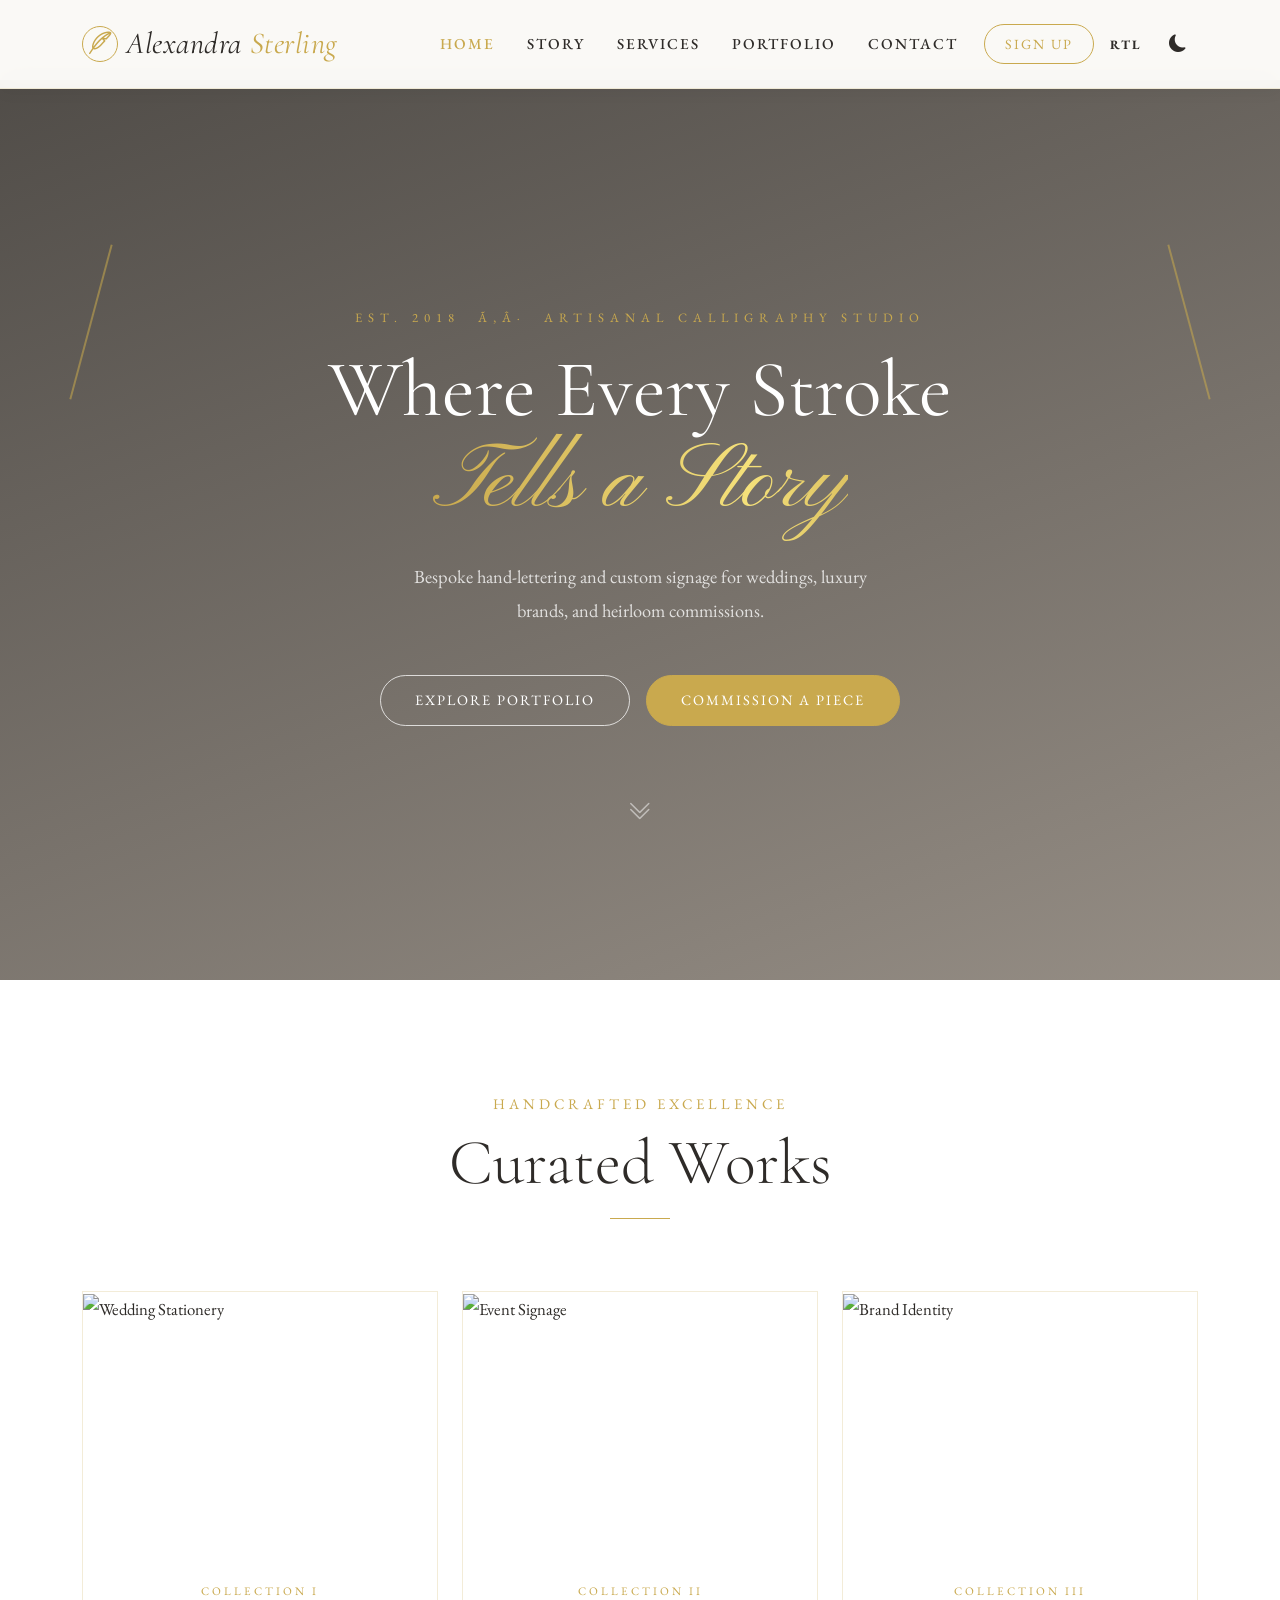
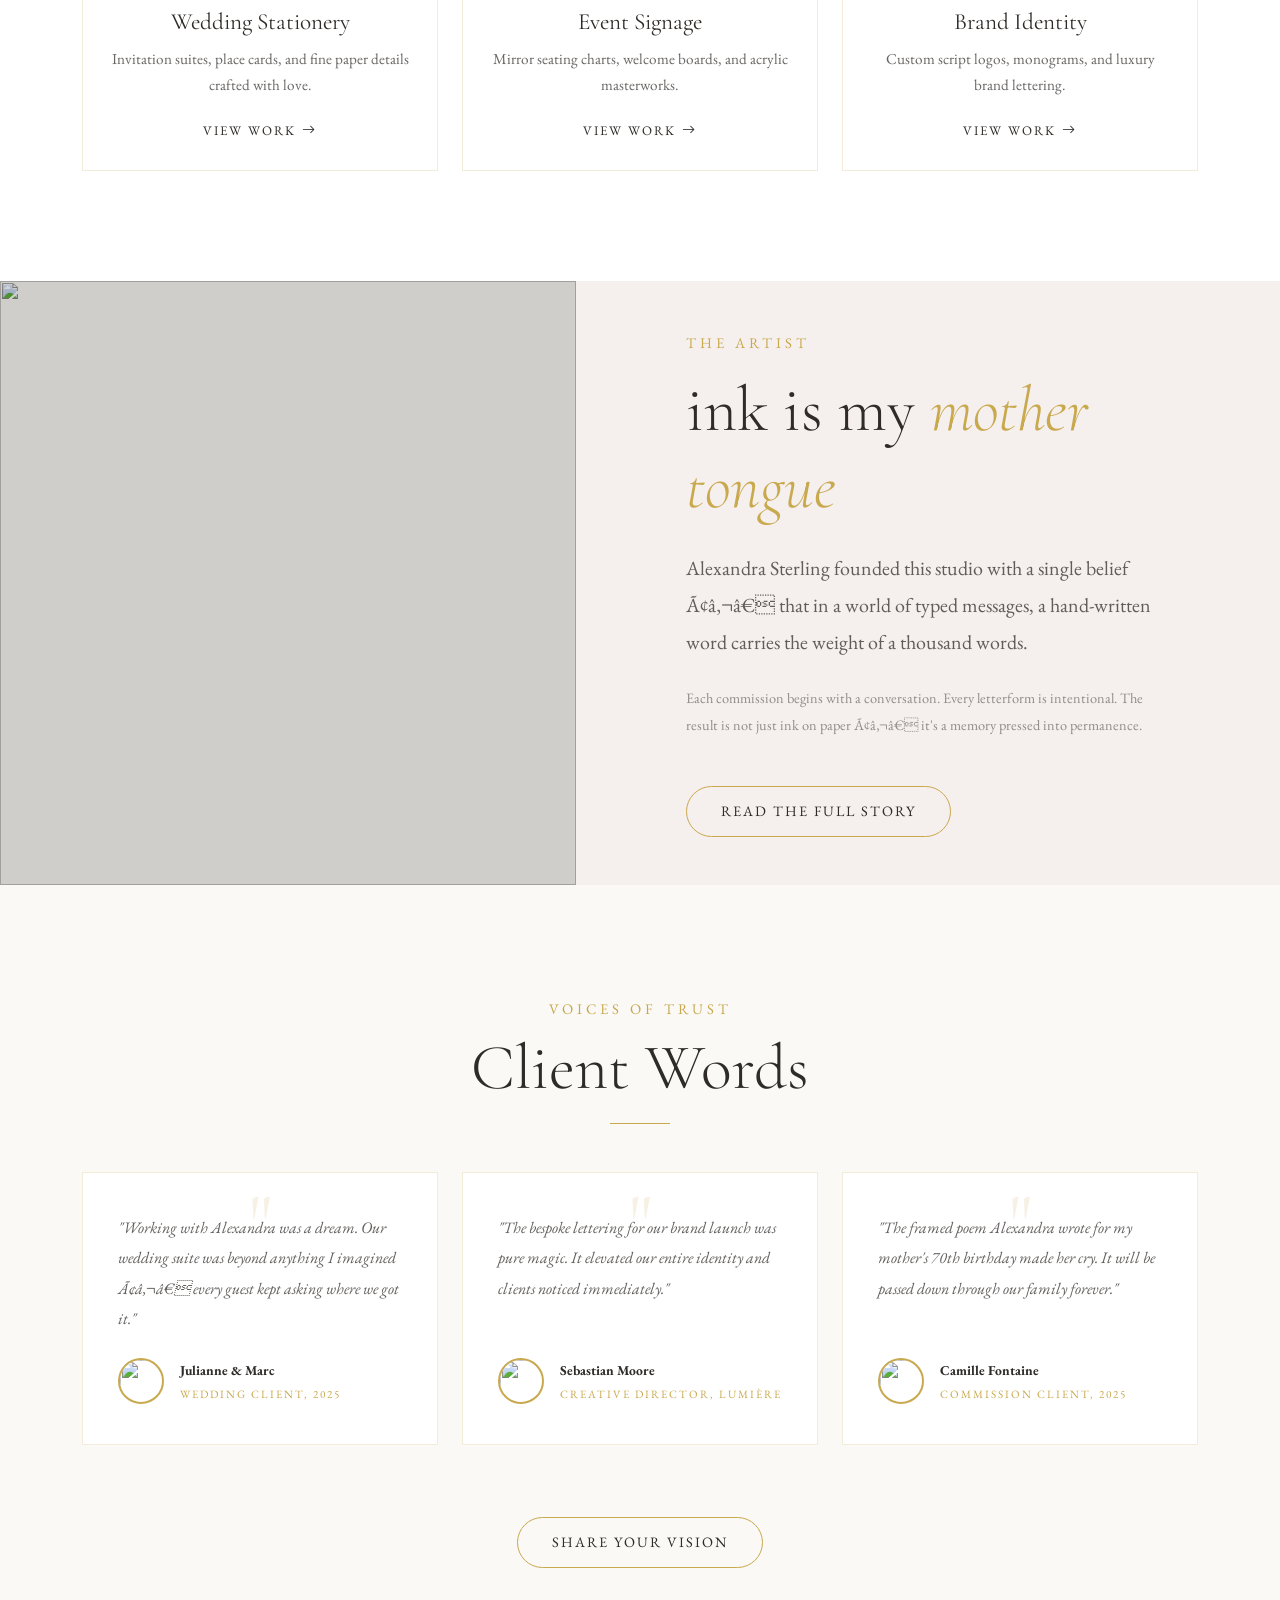
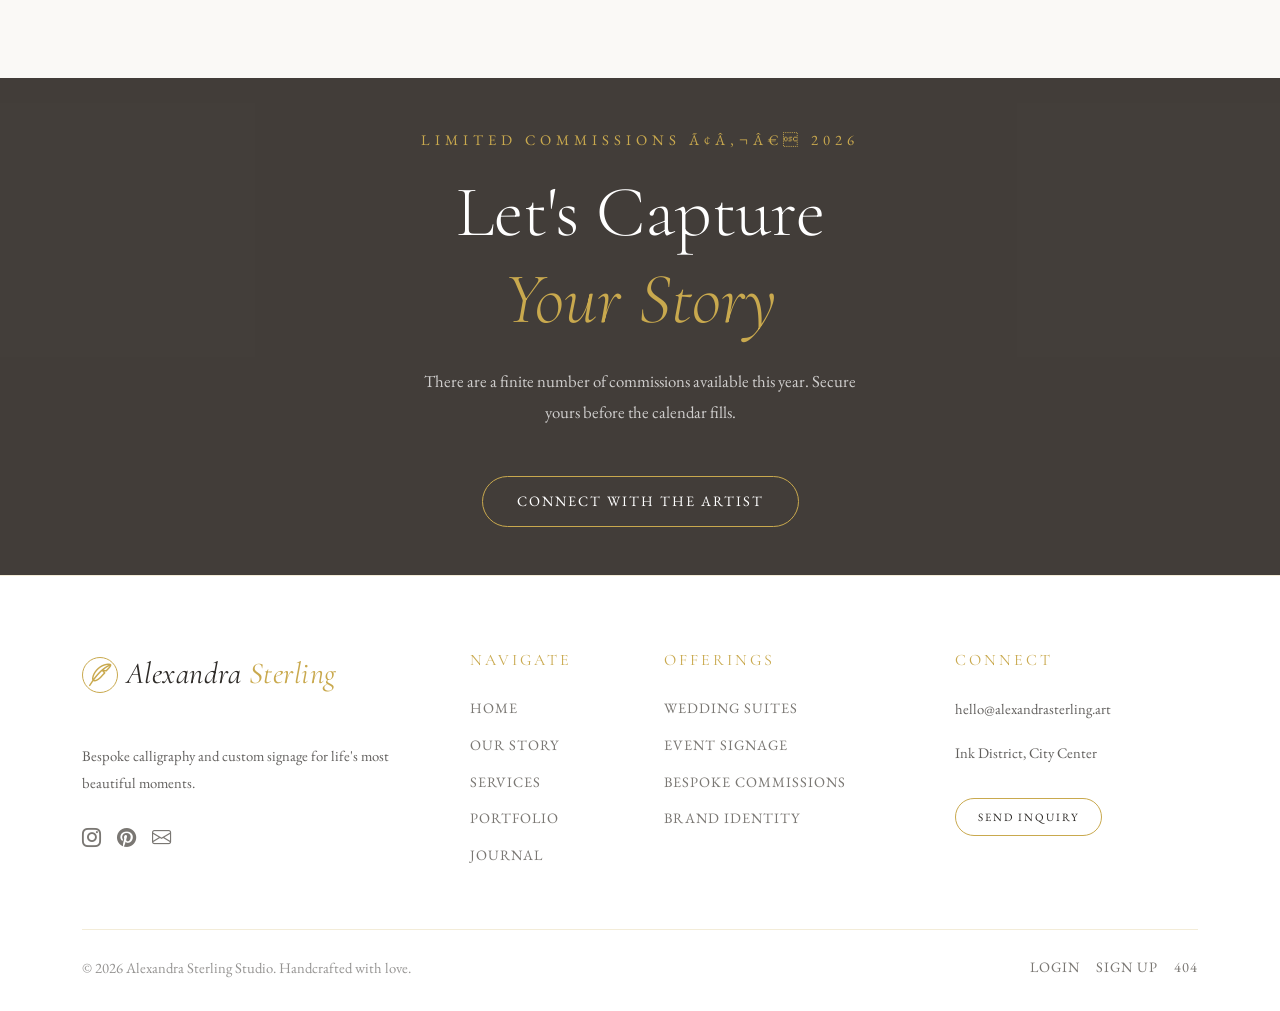
==== commit e00ae67d: "final-commit" ====
--- a/index.html
+++ b/index.html
@@ -50,6 +50,10 @@
                 <a href="register.html" class="btn-header-signup ms-2">Sign Up</a>
 
 
+                <button class="rtl-toggle-btn btn border-0 shadow-none ms-2" style="font-size: 0.8rem; letter-spacing: 2px;">
+                    <span style="font-weight:bold;">RTL</span>
+                </button>
+
                 <button id="theme-toggle" class="theme-toggle-btn ms-2"><i class="bi bi-moon-fill"></i></button>
             </nav>
 
@@ -69,10 +73,7 @@
     <!-- Mobile Menu -->
     <div class="offcanvas offcanvas-end" tabindex="-1" id="mobileMenu">
         <div class="offcanvas-header p-4 border-bottom">
-            <a class="site-logo" href="index.html">
-                <span class="logo-icon"><i class="bi bi-feather"></i></span>
-                Alexandra <span class="logo-gold">Sterling</span>
-            </a>
+            <h5 class="offcanvas-title opacity-50 text-uppercase ls-2" style="font-size: 0.9rem;">Menu</h5>
             <button type="button" class="btn-close" data-bs-dismiss="offcanvas"></button>
         </div>
         <div class="offcanvas-body p-4">
@@ -88,7 +89,7 @@
                 <li><a href="services.html" class="nav-link fs-5">Services</a></li>
                 <li><a href="portfolio.html" class="nav-link fs-5">Portfolio</a></li>
                 <li><a href="contact.html" class="nav-link fs-5">Contact</a></li>
-                <li class="mt-3"><a href="register.html" class="btn-artisanal w-100 text-center">Sign Up</a></li>
+                <li class="mt-3"><a href="register.html" class="btn-header-signup w-100 text-center py-2">Sign Up</a></li>
                 <li class="mt-2">
                     <button class="rtl-toggle-btn btn-artisanal w-100 text-center py-2"
                         style="font-size: 0.8rem; letter-spacing: 2px;">
--- a/assets/css/style.css
+++ b/assets/css/style.css
@@ -140,6 +140,11 @@
     border-color: var(--border-soft) !important;
 }
 
+[dir="rtl"] .sidebar {
+    border-right: none !important;
+    border-left: 1px solid var(--border-soft) !important;
+}
+
 [data-theme="dark"] .stat-card {
     background: var(--bg-card) !important;
     border-color: var(--border-soft);
@@ -263,6 +268,10 @@
 /* ── LAYOUT ─────────────────────────────────────────── */
 .section-padding {
     padding: 110px 0;
+}
+
+.section-padding-lg {
+    padding: 160px 0;
 }
 
 .reveal {
@@ -340,6 +349,12 @@
     transition: padding 0.4s ease, box-shadow 0.4s ease;
 }
 
+/* Ensure mobile menu toggle icon is visible with primary color */
+.d-xl-none .bi-list,
+#sidebarToggle .bi-list {
+    color: var(--accent-gold) !important;
+}
+
 header.scrolled {
     padding: 10px 0;
     box-shadow: 0 4px 24px rgba(0, 0, 0, 0.08);
@@ -426,18 +441,46 @@
 }
 
 /* Theme toggle */
-.theme-toggle-btn {
+.theme-toggle-btn,
+.rtl-toggle-btn {
     background: none;
     border: none;
     color: var(--text-main);
-    font-size: 1rem;
+    font-size: 1.1rem;
     cursor: pointer;
-    padding: 6px;
-    transition: color 0.3s;
-}
-
-.theme-toggle-btn:hover {
-    color: var(--accent-gold);
+    width: 40px;
+    height: 40px;
+    display: flex !important;
+    align-items: center !important;
+    justify-content: center !important;
+    padding: 0 !important;
+    transition: all 0.3s ease;
+    flex-shrink: 0;
+}
+
+.theme-toggle-btn i {
+    display: flex !important;
+    align-items: center !important;
+    justify-content: center !important;
+    line-height: 1 !important;
+    width: 100%;
+    height: 100%;
+}
+
+[data-theme="dark"] .rtl-toggle-btn {
+    color: white !important;
+}
+
+/* Circle style restored for perfect centering visual feedback */
+.auth-nav .theme-toggle-btn,
+.auth-nav .rtl-toggle-btn,
+.mobile-nav-toggle-wrapper .theme-toggle-btn {
+
+    border-radius: 50% !important;
+}
+
+.rtl-toggle-btn:hover {
+    color: var(--accent-gold) !important;
 }
 
 /* ── LOADER ─────────────────────────────────────────── */
@@ -513,7 +556,7 @@
 
 [data-theme="dark"] .section-card {
     background: var(--bg-card);
-    box-shadow: 0 4px 20px rgba(0,0,0,0.2);
+    box-shadow: 0 4px 20px rgba(0, 0, 0, 0.2);
 }
 
 /* Decorative flourish — uses Pinyon Script */
@@ -593,6 +636,11 @@
     z-index: 1000;
 }
 
+[dir="rtl"] .back-to-top {
+    right: auto;
+    left: 36px;
+}
+
 .back-to-top.show {
     opacity: 1;
     visibility: visible;
@@ -843,7 +891,8 @@
     display: flex;
     align-items: center;
     justify-content: center;
-    padding-top: 80px; /* Account for fixed header */
+    padding: 80px 0;
+    /* Balanced padding for vertical centering */
 }
 
 .hero-editorial-intro {
@@ -1026,7 +1075,10 @@
     align-items: center;
     justify-content: center;
     position: relative;
-    padding-top: 80px; /* Header offset for vertical center */
+    padding-top: 80px;
+    /* Header offset */
+    padding-bottom: 80px;
+    /* Balanced padding for visual vertical center */
 }
 
 .folio-glass-box {
@@ -1054,12 +1106,29 @@
     font-weight: 300;
 }
 
-.hero-portfolio { background: url('../img/portfolio-hero-bg.png') center/cover no-repeat fixed; }
-.hero-services { background: url('../img/services-hero-bg.png') center/cover no-repeat fixed; }
-.hero-about { background: url('../img/about-hero-bg.png') center/cover no-repeat fixed; }
-.hero-contact { background: url('../img/contact-hero-bg.png') center/cover no-repeat fixed; }
-.hero-gallery { background: url('../img/portfolio-hero-bg.png') center/cover no-repeat fixed; }
-.hero-blog { background: url('https://images.unsplash.com/photo-1455390582262-044cdead277a?auto=format&fit=crop&q=80&w=1500') center/cover no-repeat fixed; }
+.hero-portfolio {
+    background: url('../img/portfolio-hero-bg.png') center/cover no-repeat fixed;
+}
+
+.hero-services {
+    background: url('../img/services-hero-bg.png') center/cover no-repeat fixed;
+}
+
+.hero-about {
+    background: url('../img/about-hero-bg.png') center/cover no-repeat fixed;
+}
+
+.hero-contact {
+    background: url('../img/contact-hero-bg.png') center/cover no-repeat fixed;
+}
+
+.hero-gallery {
+    background: url('../img/portfolio-hero-bg.png') center/cover no-repeat fixed;
+}
+
+.hero-blog {
+    background: url('https://images.unsplash.com/photo-1455390582262-044cdead277a?auto=format&fit=crop&q=80&w=1500') center/cover no-repeat fixed;
+}
 
 /* 8. Narrative Blocks & Triptychs */
 .overlap-narrative {
@@ -1086,13 +1155,18 @@
     margin-bottom: 30px;
 }
 
-.triptych-large { height: 600px; }
-.triptych-medium { height: 400px; }
+.triptych-large {
+    height: 600px;
+}
+
+.triptych-medium {
+    height: 400px;
+}
 
 .triptych-overlay {
     position: absolute;
     inset: 0;
-    background: linear-gradient(to top, rgba(0,0,0,0.7) 0%, transparent 60%);
+    background: linear-gradient(to top, rgba(0, 0, 0, 0.7) 0%, transparent 60%);
     display: flex;
     flex-direction: column;
     justify-content: flex-end;
@@ -1101,7 +1175,9 @@
     transition: 0.4s ease;
 }
 
-.triptych-item:hover .triptych-overlay { opacity: 1; }
+.triptych-item:hover .triptych-overlay {
+    opacity: 1;
+}
 
 /* 9. Service & Process Components */
 .material-card {
@@ -1111,6 +1187,17 @@
     height: 100%;
     transition: 0.3s ease;
     text-align: center;
+    display: flex;
+    flex-direction: column;
+}
+
+.material-card p {
+    flex-grow: 1;
+}
+
+.material-card .btn-artisanal {
+    margin-top: auto;
+    align-self: center;
 }
 
 .process-step {
@@ -1157,7 +1244,8 @@
     transform: rotateY(180deg);
 }
 
-.material-gallery-front, .material-gallery-back {
+.material-gallery-front,
+.material-gallery-back {
     position: absolute;
     width: 100%;
     height: 100%;
@@ -1333,6 +1421,7 @@
 [dir="rtl"] .asymmetric-card {
     box-shadow: -20px 20px 0 var(--base-blush);
 }
+
 [data-theme="dark"][dir="rtl"] .asymmetric-card {
     box-shadow: -20px 20px 0 #110F13;
 }
@@ -1340,6 +1429,7 @@
 [dir="rtl"] .narrative-content-card {
     box-shadow: -20px 20px 0 var(--base-blush);
 }
+
 [data-theme="dark"][dir="rtl"] .narrative-content-card {
     box-shadow: -20px 20px 0 #110F13;
 }
@@ -1356,9 +1446,8 @@
 }
 
 /* ── Body offset for fixed header ── */
-body > main,
-body > section:first-of-type,
-.folio-hero,
+body>main,
+body>section:first-of-type,
 .hero-editorial-img {
     padding-top: 80px;
 }
@@ -1396,6 +1485,8 @@
     .process-step {
         flex-direction: column;
         gap: 15px;
+        text-align: center;
+        align-items: center;
     }
 
     .process-img-mini {
@@ -1406,13 +1497,32 @@
     .material-gallery-item {
         height: 280px;
     }
+
+    .triptych-group {
+        text-align: center;
+    }
+
+    .triptych-group .ps-lg-5,
+    .triptych-group .pe-lg-5 {
+        padding-left: 0 !important;
+        padding-right: 0 !important;
+    }
+
+    .proof-card {
+        text-align: center;
+    }
 }
 
 /* ── Mobile (≤ 768px) ── */
 @media (max-width: 768px) {
+
     /* Reduce section spacing */
     .section-padding {
         padding: 50px 0;
+    }
+
+    .section-padding-lg {
+        padding: 70px 0;
     }
 
     /* Hero scaling */
@@ -1489,8 +1599,13 @@
     }
 
     /* Triptych */
-    .triptych-large { height: 300px; }
-    .triptych-medium { height: 220px; }
+    .triptych-large {
+        height: 300px;
+    }
+
+    .triptych-medium {
+        height: 220px;
+    }
 
     /* Material gallery */
     .material-gallery-item {
@@ -1512,6 +1627,40 @@
     .offcanvas {
         max-width: 85vw !important;
     }
+
+    /* Stack hero buttons one by one */
+    .hero-btns {
+        flex-direction: column !important;
+        width: 100%;
+    }
+
+    .hero-btns .btn-artisanal {
+        width: 100%;
+        text-align: center;
+    }
+}
+
+/* 1024px specific responsiveness for membership cards */
+@media (max-width: 1024px) {
+    .studio-membership-section .col-md-4 {
+        width: 100% !important;
+        flex: 0 0 100% !important;
+        max-width: 100% !important;
+    }
+
+    .studio-membership-section .tier-card ul {
+        text-align: center !important;
+        display: flex;
+        flex-direction: column;
+        align-items: center;
+    }
+}
+
+/* Newsletter placeholder color */
+.newsletter-input::placeholder {
+    color: rgba(255, 255, 255, 0.8) !important;
+    opacity: 1;
+    /* Firefox fix */
 }
 
 /* ── Small Mobile (≤ 480px) ── */
@@ -1520,6 +1669,10 @@
         padding: 40px 0;
     }
 
+    .section-padding-lg {
+        padding: 60px 0;
+    }
+
     .display-1 {
         font-size: 2.2rem !important;
     }
@@ -1565,4 +1718,50 @@
         height: 30px;
         font-size: 1.1rem;
     }
+}
+
+/* ── RTL OVERRIDES ────────────────────────────────── */
+[dir="rtl"] .ms-2 {
+    margin-left: 0.5rem !important;
+    margin-right: 0 !important;
+}
+
+[dir="rtl"] .ms-3 {
+    margin-left: 1rem !important;
+    margin-right: 0 !important;
+}
+
+[dir="rtl"] .me-2 {
+    margin-right: 0 !important;
+    margin-left: 0.5rem !important;
+}
+
+[dir="rtl"] .me-3 {
+    margin-right: 0 !important;
+    margin-left: 1rem !important;
+}
+
+[dir="rtl"] .text-start {
+    text-align: right !important;
+}
+
+[dir="rtl"] .text-end {
+    text-align: left !important;
+}
+
+[dir="rtl"] .site-logo .logo-icon {
+    margin-left: 8px;
+    margin-right: 0;
+}
+
+[dir="rtl"] .timeline-vertical {
+    padding-left: 0;
+    padding-right: 30px;
+    border-left: none;
+    border-right: 2px solid var(--border-soft);
+}
+
+[dir="rtl"] .timeline-item::after {
+    left: auto;
+    right: -34px;
 }
